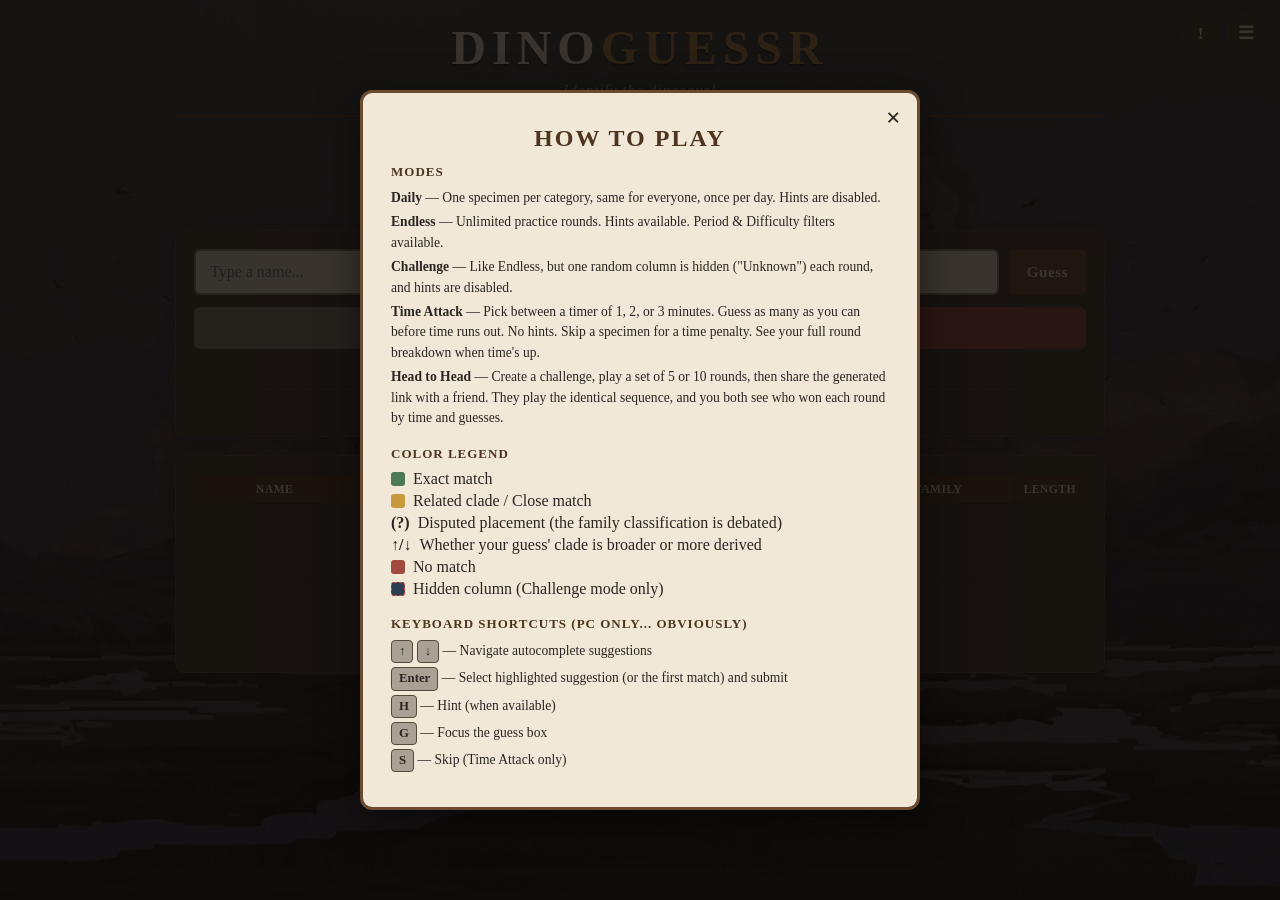
==== index.html @ eaf30f63 "Update index.html" ====
<!DOCTYPE html>
<html lang="en">
<head>
  <meta charset="UTF-8">
  <meta name="viewport" content="width=device-width, initial-scale=1.0, maximum-scale=1.0, user-scalable=yes">
  <title>DINOGUESSR — Guess the Dinosaur</title>
  
  <link rel="stylesheet" href="styles.css">
  <style>
    .bg-layer {
  position: fixed;
  top: 0; left: 0;
  width: 100%;
  height: 100%;
  background-size: cover;
  background-position: center;
  z-index: -1;
  opacity: 0;
  transition: opacity 2.5s ease-in-out;
}
.bg-layer.visible {
  opacity: 0.3;
}

#rulesBtn {
  position: fixed;
  top: 15px;
  right: 105px;
  z-index: 50;
  width: 36px;
  height: 36px;
  border-radius: 50%;
  background: var(--charcoal-light);
  color: var(--bone);
  border: 1px solid #55493a;
  font-size: 1.1rem;
  font-weight: bold;
  cursor: pointer;
  display: none;
  align-items: center;
  justify-content: center;
}
#rulesBtn:hover {
  filter: brightness(1.2);
}

#updatesBtn {
  position: fixed;
  top: 15px;
  right: 60px;
  z-index: 50;
  width: 36px;
  height: 36px;
  border-radius: 50%;
  background: var(--charcoal-light);
  color: var(--bone);
  border: 1px solid #55493a;
  font-size: 1.1rem;
  font-weight: bold;
  cursor: pointer;
  display: flex;
  align-items: center;
  justify-content: center;
}
#updatesBtn:hover {
  filter: brightness(1.2);
}

#dbBtn {
  position: fixed;
  top: 15px;
  right: 15px;
  z-index: 50;
  width: 36px;
  height: 36px;
  border-radius: 50%;
  background: var(--charcoal-light);
  color: var(--bone);
  border: 1px solid #55493a;
  font-size: 1.1rem;
  font-weight: bold;
  cursor: pointer;
  display: flex;
  align-items: center;
  justify-content: center;
}
#dbBtn:hover { filter: brightness(1.2); }

.db-modal { text-align: left; max-width: 720px; width: 92vw; max-height: 85vh; display: flex; flex-direction: column; }
.db-filter-row { display: flex; flex-wrap: wrap; gap: 8px; align-items: center; margin-bottom: 10px; }
.db-filter-row label {
  font-size: 0.7rem;
  text-transform: uppercase;
  letter-spacing: 1px;
  color: var(--stone);
  margin-right: 4px;
  width: 100%;
}
.db-filter-row > div { display: flex; align-items: center; gap: 4px; }
.db-filter-row select {
  background: var(--charcoal-light);
  color: var(--bone);
  border: 1px solid #55493a;
  border-radius: 6px;
  padding: 4px 8px;
  font-size: 0.8rem;
}
.db-filter-row select option {
  background: var(--charcoal-light);
  color: var(--bone);
}
.db-chip-row {
  display: flex;
  gap: 10px;
  flex-wrap: wrap;
}

.db-chip {
  background: var(--charcoal-light);
  color: var(--stone-light);
  border: 1px solid #55493a;
  border-radius: 6px;
  padding: 8px 16px;
  font-family: inherit;
  font-size: 0.85rem;
  font-weight: bold;
  letter-spacing: 0.5px;
  cursor: pointer;
  transition: transform 0.08s ease, filter 0.15s ease;
}

.db-chip:hover {
  filter: brightness(1.15);
}

.db-chip:active {
  transform: translateY(1px);
}

.db-chip.active {
  background: var(--accent-primary);
  color: var(--bone);
  border-color: var(--accent-primary);
}
.db-count { font-size: 0.75rem; color: var(--stone); margin: 4px 0 8px; }
.db-table-wrap { overflow-y: auto; flex: 1; border: 1px solid #55493a; border-radius: 6px; }
.db-table-wrap table { width: 100%; border-collapse: separate; border-spacing: 0; table-layout: fixed; font-size: 0.78rem; color: var(--charcoal); }
.db-table-wrap th, .db-table-wrap td {
  padding: 8px 8px;
  border-bottom: 2px solid rgba(0,0,0,0.15);
  text-align: left;
  white-space: normal;
  word-break: break-word;
  color: var(--charcoal);
  vertical-align: top;
}
.db-table-wrap th {
  position: sticky;
  top: 0;
  z-index: 10;
  background: var(--accent-deep);
  color: var(--bone);
  white-space: nowrap;
  box-shadow: 0 2px 0 var(--accent-deep);
}
.db-table-wrap tr:hover td { background: rgba(0,0,0,0.04); }
.db-table-wrap td.db-length-cell { white-space: nowrap; text-align: right; }

.db-table-wrap th[data-sort] {
  cursor: pointer;
  user-select: none;
}

.db-table-wrap th[data-sort]:hover {
  filter: brightness(1.15);
}

.db-table-wrap th[data-sort]::after {
  content: " ↕";
  opacity: 0.45;
  font-size: 0.7em;
}

.db-table-wrap th[data-sort].sort-asc::after {
  content: " ↑";
  opacity: 1;
}

.db-table-wrap th[data-sort].sort-desc::after {
  content: " ↓";
  opacity: 1;
}

.rules-modal {
  text-align: left;
  max-width: 560px;
  max-height: 80vh;
  overflow-y: auto;
}
.rules-modal h3 {
  font-size: 13px;
  margin: 18px 0 8px;
  text-transform: uppercase;
  letter-spacing: 1px;
  color: var(--accent-deep);
}
.rules-modal h3:first-of-type {
  margin-top: 0;
}
.rules-modal p, .rules-modal li {
  font-size: 0.85rem;
  line-height: 1.5;
  margin: 4px 0;
}
.rules-modal ul {
  padding-left: 18px;
  margin: 4px 0;
}
.rules-legend-row {
  display: flex;
  align-items: center;
  gap: 8px;
  margin: 4px 0;
}
.rules-legend-swatch {
  width: 14px;
  height: 14px;
  border-radius: 3px;
  flex-shrink: 0;
}
.rules-key {
  display: inline-block;
  background: var(--stone-light);
  border: 1px solid #55493a;
  border-radius: 4px;
  padding: 1px 7px;
  font-weight: bold;
  font-size: 0.8rem;
}

  /* Special theme overrides for the ending modal */
.modal.special-yutyrannus {
  background: #e6f2ff !important;
  border-color: #4a90e2 !important;
  color: #1a2b4c !important;
  box-shadow: 0 0 30px rgba(74, 144, 226, 0.6) !important;
}
.modal.special-yutyrannus h2, .modal.special-yutyrannus .dino-name {
  color: #2c4c7e !important;
  text-shadow: 1px 1px 2px rgba(255,255,255,0.8);
}

.modal.special-oxalaia {
  background: #1c2e24 !important;
  border-color: #2ecc71 !important;
  color: #e2f7eb !important;
  box-shadow: 0 0 30px rgba(46, 204, 113, 0.6) !important;
}
.modal.special-oxalaia h2, .modal.special-oxalaia .dino-name {
  color: #2ecc71 !important;
}
.modal.special-oxalaia .modal-close {
  color: #e2f7eb !important;
}

.blind-box {
  background-color: #2c3e50 !important;
  color: #e74c3c !important;
  font-weight: bold;
  border: 1px dashed #e74c3c !important;
  text-align: center;
}

</style>
</head>
<body class="theme-dino">
<div class="bg-layer" id="bgLayerA"></div>
<div class="bg-layer" id="bgLayerB"></div>
<button id="dbBtn" title="Database">☰</button>
<button id="rulesBtn" title="How to Play">?</button>
<button id="updatesBtn" title="What's New">!</button>

<div class="modal-overlay" id="rulesOverlay">
  <div class="modal rules-modal">
    <button class="modal-close" id="rulesCloseBtn">&times;</button>
    <h2 style="text-align:center; margin-bottom:12px;">HOW TO PLAY</h2>

    <h3>Modes</h3>
    <p><strong>Daily</strong> — One specimen per category, same for everyone, once per day. Hints are disabled.</p>
    <p><strong>Endless</strong> — Unlimited practice rounds. Hints available. Period & Difficulty filters available. </p>
    <p><strong>Challenge</strong> — Like Endless, but one random column is hidden ("Unknown") each round, and hints are disabled.</p>
    <p><strong>Time Attack</strong> — Pick between a timer of 1, 2, or 3 minutes. Guess as many as you can before time runs out. No hints. Skip a specimen for a time penalty. See your full round breakdown when time's up.</p>
    <p><strong>Head to Head</strong> — Create a challenge, play a set of 5 or 10 rounds, then share the generated link with a friend. They play the identical sequence, and you both see who won each round by time and guesses.</p>

    <h3>Color Legend</h3>
    <div class="rules-legend-row"><span class="rules-legend-swatch sw-green"></span> Exact match</div>
    <div class="rules-legend-row"><span class="rules-legend-swatch sw-yellow"></span> Related clade / Close match</div>
    <div class="rules-legend-row"><strong>(?)</strong> Disputed placement (the family classification is debated)</div>
    <div class="rules-legend-row"><strong>↑/↓</strong> Whether your guess' clade is broader or more derived</div>
    <div class="rules-legend-row"><span class="rules-legend-swatch sw-red"></span> No match</div>
    <div class="rules-legend-row"><span class="rules-legend-swatch" style="background:#2c3e50; border:1px dashed #e74c3c;"></span> Hidden column (Challenge mode only)</div>

    <h3>Keyboard Shortcuts (PC only... obviously)</h3>
    <p><span class="rules-key">↑</span> <span class="rules-key">↓</span> — Navigate autocomplete suggestions</p>
    <p><span class="rules-key">Enter</span> — Select highlighted suggestion (or the first match) and submit</p>
    <p><span class="rules-key">H</span> — Hint (when available)</p>
    <p><span class="rules-key">G</span> — Focus the guess box</p>
    <p><span class="rules-key">S</span> — Skip (Time Attack only)</p>
  </div>
</div>
<div class="modal-overlay" id="updatesOverlay">
  <div class="modal rules-modal">
    <button class="modal-close" id="updatesCloseBtn">&times;</button>
    <h2 style="text-align:center; margin-bottom:12px;">WHAT'S NEW</h2>
    <div id="updatesList"></div>
  </div>
</div>
<div class="modal-overlay" id="dbOverlay">
  <div class="modal db-modal">
    <button class="modal-close" id="dbCloseBtn">&times;</button>
    <h2 style="text-align:center; margin-bottom:12px;">SPECIMEN DATABASE</h2>

    <div class="mode-selector" style="margin-bottom:12px;">
      <button class="mode-btn active" id="dbCatDino">Dinosaurs</button>
      <button class="mode-btn" id="dbCatPtero">Pterosaurs</button>
      <button class="mode-btn" id="dbCatMarine">Marine Reptiles</button>
    </div>

    <div class="db-filter-row">
      <div>
        <label style="width:auto;">Starts With</label>
        <select id="dbLetterFilter"><option value="all">All</option></select>
      </div>
      <div>
        <label style="width:auto;">Size</label>
        <select id="dbSizeFilter">
          <option value="all">All</option>
          <option value="small">Small (&lt;5m)</option>
          <option value="medium">Medium (5–15m)</option>
          <option value="large">Large (15m+)</option>
        </select>
      </div>
    </div>
    <div class="db-filter-row">
      <label>Period</label>
      <div class="db-chip-row" id="dbPeriodChips"></div>
    </div>
    <div class="db-filter-row">
      <label>Diet</label>
      <div class="db-chip-row" id="dbDietChips"></div>
    </div>

    <div class="db-count" id="dbResultCount"></div>

    <div class="db-table-wrap">
<table>
  <colgroup>
    <col style="width: 20%;">
    <col style="width: 13%;">
    <col style="width: 13%;">
    <col style="width: 15%;">
    <col style="width: 16%;">
    <col style="width: 17%;">
    <col style="width: 6%;">
  </colgroup>
  <thead>
    <tr>
    <th data-sort="name">Name</th>
    <th data-sort="period">Period</th>
    <th id="dbDietHeader" data-sort="diet">Diet</th>
    <th data-sort="continent">Continent</th>
    <th data-sort="group">Clade</th>
    <th data-sort="subgroup">Family</th>
    <th data-sort="length">Length</th>
    </tr>
  </thead>
  <tbody id="dbResultsBody"></tbody>
</table>
    </div>
  </div>
</div>
<div class="wrap">

  <header>
    <h1>DINO<span>GUESSR</span></h1>
    <p id="headerSubtext">Identify the dinosaur!</p>
  </header>

<div class="mode-selector">
    <button class="mode-btn active" id="modeDino">Dinosaurs</button>
    <button class="mode-btn" id="modePtero">Pterosaurs</button>
    <button class="mode-btn" id="modeMarine">Marine Reptiles</button>
  </div>

  <div class="mode-selector" style="margin-top: -2px; margin-bottom: 15px; gap: 8px;">
    <button class="mode-btn active" id="subModeDaily" style="font-size: 0.8rem; padding: 6px 14px; border-radius: 20px;">Daily</button>
    <button class="mode-btn" id="subModeEndless" style="font-size: 0.8rem; padding: 6px 14px; border-radius: 20px;">Endless</button>
    <button class="mode-btn" id="subModeHardcore" style="font-size: 0.8rem; padding: 6px 14px; border-radius: 20px; border: 1px dashed #e74c3c;">Challenge</button>
    <button class="mode-btn" id="subModeTimeAttack" style="font-size: 0.8rem; padding: 6px 14px; border-radius: 20px; border: 1px dashed #4a90e2;">Time Attack</button>
    <button class="mode-btn" id="subModeHeadToHead" style="font-size: 0.8rem; padding: 6px 14px; border-radius: 20px; border: 1px dashed #9b59b6;">Head to Head</button>
  </div>

  <div id="endlessFilterPanel" style="display:none; flex-direction:column; align-items:center; gap:10px; margin-bottom:15px; background: rgba(0,0,0,0.2); border-radius:8px; padding:12px 16px; max-width:340px; margin-left:auto; margin-right:auto;">
  <div style="font-size:0.75rem; text-transform:uppercase; letter-spacing:1px; opacity:0.7;">Period</div>
  <div style="display:flex; gap:14px; flex-wrap:wrap; justify-content:center; font-size:0.85rem;">
    <label style="display:flex; align-items:center; gap:5px; cursor:pointer;"><input type="checkbox" id="filterCretaceous" checked> Cretaceous</label>
    <label style="display:flex; align-items:center; gap:5px; cursor:pointer;"><input type="checkbox" id="filterJurassic" checked> Jurassic</label>
    <label style="display:flex; align-items:center; gap:5px; cursor:pointer;"><input type="checkbox" id="filterTriassic" checked> Triassic</label>
  </div>
  <div style="width:100%; height:1px; background: rgba(255,255,255,0.12);"></div>
  <div style="font-size:0.75rem; text-transform:uppercase; letter-spacing:1px; opacity:0.7;">Difficulty</div>
  <div style="display:flex; gap:14px; flex-wrap:wrap; justify-content:center; font-size:0.85rem;">
    <label style="display:flex; align-items:center; gap:5px; cursor:pointer;"><input type="checkbox" id="filterEasy" checked> Easy</label>
    <label style="display:flex; align-items:center; gap:5px; cursor:pointer;"><input type="checkbox" id="filterMedium" checked> Medium</label>
    <label style="display:flex; align-items:center; gap:5px; cursor:pointer;"><input type="checkbox" id="filterHard" checked> Hard</label>
  </div>
</div>

  <div id="timeAttackDurationPanel" style="display:none; justify-content:center; gap:8px; margin-bottom:15px;">
  <button class="mode-btn" id="taDuration1" style="font-size:0.8rem; padding:6px 14px; border-radius:20px;">1 Min</button>
  <button class="mode-btn" id="taDuration2" style="font-size:0.8rem; padding:6px 14px; border-radius:20px;">2 Min</button>
  <button class="mode-btn" id="taDuration3" style="font-size:0.8rem; padding:6px 14px; border-radius:20px;">3 Min</button>
  </div>

  <div id="h2hRoundPanel" style="display:none; flex-direction:column; align-items:center; gap:10px; margin-bottom:15px;">
  <div id="mpMenu" style="display:flex; gap:8px;">
    <button class="mode-btn" id="mpCreateBtn" style="font-size:0.8rem; padding:6px 14px; border-radius:20px;">Create Lobby</button>
    <button class="mode-btn" id="mpJoinBtn" style="font-size:0.8rem; padding:6px 14px; border-radius:20px;">Join Lobby</button>
  </div>
  <div id="mpCreateChoice" style="display:none; gap:8px;">
    <button class="mode-btn" id="h2hRounds5" style="font-size:0.8rem; padding:6px 14px; border-radius:20px;">5 Rounds</button>
    <button class="mode-btn" id="h2hRounds10" style="font-size:0.8rem; padding:6px 14px; border-radius:20px;">10 Rounds</button>
  </div>
  <div id="mpJoinForm" style="display:none; gap:8px;">
    <input type="text" id="mpJoinCodeInput" placeholder="ROOM CODE" maxlength="5" style="text-transform:uppercase; padding:6px 10px; border-radius:6px; border:1px solid var(--stone); width:110px;">
    <button class="mode-btn" id="mpJoinSubmitBtn" style="font-size:0.8rem; padding:6px 14px; border-radius:20px;">Join</button>
  </div>
  <div id="mpLobbyStatus" style="display:none; text-align:center; font-size:0.85rem;">
    <div>Room code: <strong id="mpRoomCodeDisplay" style="letter-spacing:2px; color:#9b59b6;"></strong></div>
    <div id="mpPlayerList" style="opacity:0.8; margin-top:4px;"></div>
    <button class="mode-btn" id="mpStartBtn" style="display:none; margin-top:8px; font-size:0.8rem; padding:6px 14px; border-radius:20px;">Start Match</button>
    <button class="mode-btn" id="mpLeaveBtn" style="margin-top:6px; font-size:0.8rem; padding:6px 14px; border-radius:20px; opacity:0.6;">Leave Lobby</button>
  </div>
</div>
<div id="mpLiveStatus" style="display:none; text-align:center; font-size:0.8rem; opacity:0.85; margin-bottom:8px;"></div>

  <div id="h2hRoundIndicator" style="display:none; text-align:center; font-weight:bold; color: #9b59b6; margin-bottom:12px;"></div>
  
<div class="panel">
        <div id="timeAttackBar" style="display:none; text-align:center; background: rgba(74,144,226,0.15); border: 1px solid #4a90e2; border-radius: 6px; padding: 8px; margin-bottom: 12px; font-weight:bold;">
      ⏱ <span id="taTimeRemaining">1:00</span> &nbsp;|&nbsp; Score: <span id="taScore">0</span>
        </div>
        <div id="skipFlash" style="display:none; text-align:center; background: rgba(231,76,60,0.15); border: 1px solid #e74c3c; border-radius: 6px; padding: 6px; margin-bottom: 12px; font-size: 0.85rem; font-style: italic;">
  Skipped: <span id="skipFlashName"></span>
</div>
    <div class="guess-row">
      <div class="input-container">
        <input type="text" id="guessInput" placeholder="Type a name..." autocomplete="off">
        <div class="suggestions" id="suggestions"></div>
      </div>
      <button id="guessBtn">Guess</button>
    </div>

    <div class="secondary-actions">
      <button id="hintBtn">Hint</button>
      <button id="giveUpBtn">Give Up</button>
      <button id="skipBtn" style="background: #4a90e2; color: var(--bone); flex: 1 1 140px; display:none;">Skip (-15s)</button>
      <button id="playAgainMain" style="background: var(--green); color: var(--bone); flex: 1 1 140px; display: none;">Play Again</button>
    </div>

    <div id="hintBox"></div>
    <div class="guess-count" id="guessCount">Guesses: 0</div>
    <div id="mpRoundStatus" style="display:none; text-align:center; font-size:0.8rem; opacity:0.8; margin-top:6px;"></div>
    <div id="statsDisplay" style="text-align:center; color: var(--stone-light); font-size: 0.8rem; margin-top: 14px; padding-top: 10px; border-top: 1px dashed rgba(255,255,255,0.1); line-height: 1.4;">
      Win Streak: 0 | Max Streak: 0 | Matches Won: 0/0
    </div>
  </div>

  <div class="panel">
    <div class="table-container">
      <table id="resultsTable">
        <thead>
          <tr>
<th style="width: 18%;">Name</th>
<th style="width: 5%;">1st</th>
<th style="width: 12%;">Period</th>
<th id="dietHeader" style="width: 11%;">Diet</th>
<th style="width: 12%;">Continent</th>
<th style="width: 17%;">Clade</th>
<th style="width: 17%;">Family</th>
<th style="width: 8%;">Length</th>
          </tr>
        </thead>
        <tbody id="resultsBody">
          <tr><td colspan="8" class="empty-state">Make your first guess to get some clues.</td></tr>
        </tbody>
      </table>
  <div id="mobileResultsWrap">
  <div id="mobileColumns" class="mobile-guess-table">
    <div class="mobile-label-col mobile-column">
      <div class="mobile-cell mobile-header">Name</div>
      <div class="mobile-cell mobile-header">1st Letter</div>
      <div class="mobile-cell mobile-header">Period</div>
      <div class="mobile-cell mobile-header" id="mobileDietHeader">Diet</div>
      <div class="mobile-cell mobile-header">Continent</div>
      <div class="mobile-cell mobile-header">Clade</div>
      <div class="mobile-cell mobile-header">Family</div>
      <div class="mobile-cell mobile-header">Length</div>
    </div>
  </div>
</div>
    <div class="legend">
    </div>
    <div class="legend">
      <span><span class="swatch sw-green"></span> Exact match</span>
      <span><span class="swatch sw-yellow"></span> Related Clade/Clade Uncertain</span>
      <span><span class="swatch sw-red"></span> No match</span>
    </div>
  </div>

  <footer>DinoGuessr, made by beamxyz.</footer>
</div>

<div class="modal-overlay" id="modalOverlay">
  <div class="modal">
    <button class="modal-close" id="modalCloseBtn">&times;</button>
    <h2 id="modalTitle">SPECIMEN IDENTIFIED</h2>
    <div class="dino-name" id="modalDinoName"></div>
    <div class="dino-sub" id="modalDinoSub"></div>
    <p class="msg" id="modalMsg"></p>
    <a href="#" target="_blank" rel="noopener" class="wiki-link" id="wikiLink">View on Wikipedia →</a>
    <div id="distributionContainer" style="margin: 15px 0; text-align: left; background: rgba(0,0,0,0.2); padding: 10px; border-radius: 6px;">
      <h3 style="font-size: 13px; margin: 0 0 8px 0; text-transform: uppercase; letter-spacing: 1px; opacity: 0.8;">Guess Distribution</h3>
      <div id="distRows"></div>
    </div>
    <div id="timeAttackBreakdownContainer" style="display:none; margin: 15px 0; text-align: left; background: rgba(0,0,0,0.2); padding: 10px; border-radius: 6px; max-height: 200px; overflow-y: auto;">
  <h3 style="font-size: 13px; margin: 0 0 8px 0; text-transform: uppercase; letter-spacing: 1px; opacity: 0.8;">Round Breakdown</h3>
  <div id="timeAttackBreakdown"></div>
  </div>
    <div id="h2hResultsContainer" style="display:none; margin: 15px 0; text-align: left; background: rgba(0,0,0,0.2); padding: 10px; border-radius: 6px; max-height: 260px; overflow-y: auto;">
      <h3 style="font-size: 13px; margin: 0 0 8px 0; text-transform: uppercase; letter-spacing: 1px; opacity: 0.8; text-align:center;">Head to Head Results</h3>
      <div id="h2hRoundBreakdown"></div>
      <p id="h2hFinalVerdict" style="text-align:center; font-weight:bold; margin-top:10px; font-size:0.95rem;"></p>
    </div>

    <div style="margin-top: 15px;">
      <button id="shareBtn" class="action-btn" style="background: var(--green); color: #000; font-weight: bold; width: 100%; margin-bottom: 8px; display: none;">
        Share Results
      </button>
      <div id="dailyCountdownContainer" style="margin-top: 15px; font-size: 0.9rem; color: #888; display: none;">
      Next Daily Specimen in: <span id="dailyCountdownTimer" style="font-weight: bold; color: var(--accent-color, #2ecc71);">00h 00m 00s</span>
      </div>
      <div id="shareStatus" style="font-size: 11px; color: var(--green); margin-bottom: 10px; display: none;">Results copied to clipboard!</div>
    </div>
    <button id="playAgainBtn">Play Again</button>
  </div>
</div>


  <script src="dinosaurs.js"></script>
  <script src="pterosaurs.js"></script>
  <script src="marinereptiles.js"></script>

<script>
    /* ---------------- BACKGROUND SLIDESHOW ---------------- */
const DINO_BG_IMAGES = Array.from({length: 25}, (_, i) => `images/dinosaur/${i + 1}.jpg`);
const PTERO_BG_IMAGES = Array.from({length: 16}, (_, i) => `images/pterosaur/${i + 1}.jpg`);
const MARINE_BG_IMAGES = Array.from({length: 25}, (_, i) => `images/marine/${i + 1}.jpg`);

let bgImages = DINO_BG_IMAGES;
let bgIndex = 0;
let bgActiveLayer = document.getElementById("bgLayerA");
let bgInactiveLayer = document.getElementById("bgLayerB");
let bgInterval = null;

function shuffleArray(array) {
  for (let i = array.length - 1; i > 0; i--) {
    const j = Math.floor(Math.random() * (i + 1));
    [array[i], array[j]] = [array[j], array[i]];
  }
  return array;
}

function initBackgroundSlideshow(images) {
  clearInterval(bgInterval);
  
  bgImages = shuffleArray([...images]); 
  bgIndex = 0;

  bgActiveLayer.style.backgroundImage = `url("${bgImages[0]}")`;
  bgActiveLayer.classList.add("visible");
  bgInactiveLayer.classList.remove("visible");

  if (bgImages.length > 1) {
    bgInterval = setInterval(cycleBackground, 4500);
  }
}

function cycleBackground() {
  bgIndex = (bgIndex + 1) % bgImages.length;
  bgInactiveLayer.style.backgroundImage = `url("${bgImages[bgIndex]}")`;

  bgInactiveLayer.classList.add("visible");
  bgActiveLayer.classList.remove("visible");

  [bgActiveLayer, bgInactiveLayer] = [bgInactiveLayer, bgActiveLayer];
}
  function preloadImages(urls) {
  urls.forEach(url => {
    const img = new Image();
    img.src = url;
  });
}
</script>
  
<script>
  /* ---------------- GAME STATE ---------------- */
  let currentDb = DINOSAURS;
  let target = null;
  let guessCount = 0;
  let hintIndex = 0;
  let gameOver = false;
  let isDailyMode = true
  let currentGridEmojis = "";

// Set to true to bring Head to Head back
const FEATURE_HEAD_TO_HEAD = false;

  if (!localStorage.getItem("dinoGuessDistribution")) {
    localStorage.setItem("dinoGuessDistribution", JSON.stringify({1: 0, 2: 0, 3: 0, 4: 0, 5: 0, 6: 0, "6+": 0}));
  }
  
  const guessInput = document.getElementById("guessInput");
  const suggestionsBox = document.getElementById("suggestions");
  const guessBtn = document.getElementById("guessBtn");
  const hintBtn = document.getElementById("hintBtn");
  const giveUpBtn = document.getElementById("giveUpBtn");
  const hintBox = document.getElementById("hintBox");
  const resultsBody = document.getElementById("resultsBody");
  const guessCountEl = document.getElementById("guessCount");
  const modalOverlay = document.getElementById("modalOverlay");
  const modalTitle = document.getElementById("modalTitle");
  const modalDinoName = document.getElementById("modalDinoName");
  const modalDinoSub = document.getElementById("modalDinoSub");
  const modalMsg = document.getElementById("modalMsg");
  const wikiLink = document.getElementById("wikiLink");
  const playAgainBtn = document.getElementById("playAgainBtn");
  const modalCloseBtn = document.getElementById("modalCloseBtn");
  const headerSubtext = document.getElementById("headerSubtext");

  const modeDino = document.getElementById("modeDino");
  const modePtero = document.getElementById("modePtero");
  const modeMarine = document.getElementById("modeMarine");

  function resetMobileColumns() {
  const mc = document.getElementById("mobileColumns");
  Array.from(mc.children).forEach(child => {
    if (!child.classList.contains("mobile-label-col")) {
      mc.removeChild(child);
    }
  });
}
  /* ---------------- MODE SWITCHING & GAME LOOPS ---------------- */
  function startGame(){
    if (document.getElementById("subModeHardcore").classList.contains("active")) {
      hiddenColumnIndex = Math.floor(Math.random() * 6) + 1; 
    } else {
      hiddenColumnIndex = -1;
    }

    function showCompletedDaily(modeKey) {
  const saved = getDailyRoundData(modeKey);

  guessCount = 0;
  hintIndex = 0;
  gameOver = true;
  guessInput.value = "";
  guessInput.disabled = true;
  guessBtn.disabled = true;
  hintBtn.disabled = true;
  giveUpBtn.style.display = "none";
  playAgainMain.style.display = "none";
  resultsBody.innerHTML = "";
  resetMobileColumns();
  modalOverlay.classList.remove("show");
  suggestionsBox.style.display = "none";

  if (!saved) {
    resultsBody.innerHTML = '<tr><td colspan="8" class="empty-state">You already completed today\'s Daily Challenge.</td></tr>';
    guessCountEl.textContent = "Guesses: 0";
    return;
  }

  target = currentDb.find(d => d.name === saved.targetName) || target;

  saved.guesses.forEach(name => {
    const guessedDino = currentDb.find(d => d.name === name);
    if (guessedDino) {
      renderRow(guessedDino);
      buildMobileColumn(guessedDino);
    }
  });

  const alreadyRevealed = saved.guesses.some(n => n.toLowerCase() === target.name.toLowerCase());
  if (!alreadyRevealed) {
    renderRow(target);
    buildMobileColumn(target);
  }

  guessCount = saved.guesses.length;
  guessCountEl.textContent = "Guesses: " + guessCount;

  hintBox.style.display = "block";
  hintBox.textContent = "You've already completed today's Daily Challenge.";
}
    
    if (typeof isDailyMode !== 'undefined' && isDailyMode) {
      const dailyIndex = getDailySeedIndex(currentDb.length);
      target = currentDb[dailyIndex];
      
      let modeKey = "dino";
      let categoryName = "Dinosaurs";
      if (currentDb === PTEROSAURS) { modeKey = "ptero"; categoryName = "Pterosaurs"; }
      if (currentDb === MARINEREPTILES) { modeKey = "marine"; categoryName = "Marine Reptiles"; }
      
      const lastPlayedDate = localStorage.getItem(`lastDailyDate_${modeKey}`);
      const todayStr = new Date().toDateString();
      
    if (lastPlayedDate === todayStr) {
      showCompletedDaily(modeKey);
      return;
    }
    } else {
  const pool = (typeof subModeEndless !== 'undefined' && subModeEndless.classList.contains("active"))
  ? getEndlessPool(currentDb)
  : currentDb;
  target = pool[Math.floor(Math.random() * pool.length)];   
 }

    guessCount = 0;
    hintIndex = 0;
    gameOver = false;
    guessInput.value = "";
    guessInput.disabled = false;
    guessBtn.disabled = false;
    hintBtn.disabled = false;
    giveUpBtn.disabled = false;
    giveUpBtn.style.display = "block";
    playAgainMain.style.display = "none";
    hintBtn.textContent = "Hint";
    hintBox.style.display = "none";
    hintBox.textContent = "";
    guessCountEl.textContent = "Guesses: 0";
    resultsBody.innerHTML = '<tr><td colspan="8" class="empty-state">Make your first guess to get some clues.</td></tr>';
    resetMobileColumns();
    modalOverlay.classList.remove("show");
    suggestionsBox.style.display = "none";
  }

  /* ---------------- MODE TABS ---------------- */
  function switchMode(db, activeBtn, subtext, bgImageSet) {
    cancelTimeAttack();
    cancelH2H();
    if(currentDb === db) return;
    currentDb = db;
    [modeDino, modePtero, modeMarine].forEach(btn => btn.classList.remove("active"));
    activeBtn.classList.add("active");
    headerSubtext.textContent = subtext;
    initBackgroundSlideshow(bgImageSet);    
    document.getElementById("dietHeader").textContent = db === MARINEREPTILES ? "Prey Type" : "Diet";
    document.getElementById("mobileDietHeader").textContent = db === MARINEREPTILES ? "Prey Type" : "Diet";   
    if (db === DINOSAURS) document.body.className = "theme-dino";
    else if (db === PTEROSAURS) document.body.className = "theme-ptero";
    else if (db === MARINEREPTILES) document.body.className = "theme-marine"; 
    startGame();
  }
    modeDino.onclick = () => switchMode(DINOSAURS, modeDino, "Identify the dinosaur!", DINO_BG_IMAGES);
    modePtero.onclick = () => switchMode(PTEROSAURS, modePtero, "Identify the pterosaur!", PTERO_BG_IMAGES);
    modeMarine.onclick = () => switchMode(MARINEREPTILES, modeMarine, "Identify the marine reptile!", MARINE_BG_IMAGES);
  
 let hiddenColumnIndex = -1;
let isTimeAttackMode = false;
let timeAttackRemaining = 0;
let timeAttackScore = 0;
let timeAttackInterval = null;
let currentTimeAttackPenalty = 5;
let timeAttackLog = [];

const TIME_ATTACK_SETTINGS = {
  1: { seconds: 60, penalty: 5 },
  2: { seconds: 120, penalty: 10 },
  3: { seconds: 180, penalty: 15 }
};

const subModeTimeAttack = document.getElementById("subModeTimeAttack");
const timeAttackDurationPanel = document.getElementById("timeAttackDurationPanel");
const taDuration1 = document.getElementById("taDuration1");
const taDuration2 = document.getElementById("taDuration2");
const taDuration3 = document.getElementById("taDuration3");
const timeAttackBar = document.getElementById("timeAttackBar");
const taTimeRemaining = document.getElementById("taTimeRemaining");
const taScore = document.getElementById("taScore");
const skipBtn = document.getElementById("skipBtn");

/* ---------------- HEAD TO HEAD (ASYNC, URL-BASED) ---------------- */
let h2hMode = false;
let h2hSeed = null;
let h2hTotalRounds = 5;
let h2hRoundIndex = 0;
let h2hRounds = [];
let h2hMyResults = [];
let h2hRoundStartTime = null;
let h2hOpponentData = null;

const MP_SERVER_URL = 'wss://dinoguessr-mp.up.railway.app';
  
let mpSocket = null;
let mpRoomCode = null;
let mpIsHost = false;
let mpOpponentName = 'Opponent';
let mpMyId = null;
let mpOpponentResults = [];

function mpConnect(onOpen) {
  if (mpSocket && mpSocket.readyState === WebSocket.OPEN) { onOpen(); return; }
  const statusEl = document.getElementById('mpRoundStatus');
  statusEl.textContent = 'Connecting to server...';
  statusEl.style.display = 'block';
  mpSocket = new WebSocket(MP_SERVER_URL);
  mpSocket.onopen = () => {
    statusEl.style.display = 'none';
    onOpen();
  };
  mpSocket.onmessage = (evt) => mpHandleMessage(JSON.parse(evt.data));
  mpSocket.onerror = () => {
    statusEl.textContent = 'Could not connect to server. Try again.';
    statusEl.style.display = 'block';
    mpSocket = null;
  };
  mpSocket.onclose = (evt) => {
    if (evt.code !== 1000) {
      statusEl.textContent = 'Connection lost. Refresh and try again.';
      statusEl.style.display = 'block';
    } else {
      statusEl.style.display = 'none';
    }
    mpSocket = null;
  };
}

function mpSend(obj) {
  if (mpSocket && mpSocket.readyState === WebSocket.OPEN) mpSocket.send(JSON.stringify(obj));
}

function mpHandleMessage(msg) {
  if (msg.type === 'lobby_state') {
    mpRoomCode = msg.code;
    if (msg.yourId) mpMyId = msg.yourId;
    mpIsHost = mpMyId ? msg.hostId === mpMyId : false;
    document.getElementById('mpRoomCodeDisplay').textContent = msg.code;
    document.getElementById('mpPlayerList').textContent = msg.players.map(p => p.name).join(' vs ') || 'Waiting...';
    document.getElementById('mpLobbyStatus').style.display = 'block';
    document.getElementById('mpMenu').style.display = 'none';
    document.getElementById('mpCreateChoice').style.display = 'none';
    document.getElementById('mpJoinForm').style.display = 'none';
    const startBtn = document.getElementById('mpStartBtn');
    startBtn.style.display = (mpIsHost && msg.players.length === 2) ? 'block' : 'none';
  } else if (msg.type === 'game_start') {
    startMultiplayerMatch(msg.seed, msg.category, msg.totalRounds);
  } else if (msg.type === 'opponent_round_complete') {
    mpOpponentName = msg.name;
    mpOpponentResults[msg.roundIndex] = { name: msg.name, time: msg.time, guesses: msg.guesses };
    mpUpdateLiveStatus();
    if (mpOpponentResults.filter(Boolean).length === h2hTotalRounds && h2hMyResults.length === h2hTotalRounds) {
      renderMultiplayerResults();
    }
  } else if (msg.type === 'opponent_left') {
    document.getElementById('mpRoundStatus').textContent = `${msg.name} disconnected.`;
    document.getElementById('mpRoundStatus').style.display = 'block';
  } else if (msg.type === 'error') {
    alert(msg.message);
  }
}

function mpUpdateLiveStatus() {
  const done = mpOpponentResults.filter(Boolean).length;
  const el = document.getElementById('mpRoundStatus');
  el.textContent = `${mpOpponentName}: round ${done} of ${h2hTotalRounds} complete`;
  el.style.display = 'block';
}

const subModeHeadToHead = document.getElementById("subModeHeadToHead");
if (!FEATURE_HEAD_TO_HEAD) subModeHeadToHead.style.display = "none";
const h2hRoundPanel = document.getElementById("h2hRoundPanel");
const h2hRounds5 = document.getElementById("h2hRounds5");
const h2hRounds10 = document.getElementById("h2hRounds10");
const h2hRoundIndicator = document.getElementById("h2hRoundIndicator");

function seededRandom(seed) {
  return function() {
    seed |= 0; seed = (seed + 0x6D2B79F5) | 0;
    let t = Math.imul(seed ^ (seed >>> 15), 1 | seed);
    t = (t + Math.imul(t ^ (t >>> 7), 61 | t)) ^ t;
    return ((t ^ (t >>> 14)) >>> 0) / 4294967296;
  };
}

function generateRoundsFromSeed(seed, count) {
  const rand = seededRandom(seed);
  const rounds = [];
  const usedIndices = new Set();
  while (rounds.length < count && usedIndices.size < currentDb.length) {
    const idx = Math.floor(rand() * currentDb.length);
    if (!usedIndices.has(idx)) {
      usedIndices.add(idx);
      rounds.push(currentDb[idx]);
    }
  }
  return rounds;
}

function encodeH2HData(seed, category, totalRounds, results) {
  const categoryCode = category === "ptero" ? "p" : category === "marine" ? "m" : "d";
  const times = results.map(r => r.time).join(",");
  const guesses = results.map(r => r.guesses).join(",");
  return `${seed}.${categoryCode}.${totalRounds}.${times}.${guesses}`;
}

function decodeH2HData(encoded) {
  try {
    const parts = decodeURIComponent(encoded).split(".");
    const seed = parseInt(parts[0], 10);
    const categoryCode = parts[1];
    const totalRounds = parseInt(parts[2], 10);
    const times = parts[3].split(",").map(Number);
    const guessesArr = parts[4].split(",").map(Number);
    const category = categoryCode === "p" ? "ptero" : categoryCode === "m" ? "marine" : "dino";
    if (isNaN(seed) || isNaN(totalRounds)) return null;
    const results = times.map((t, i) => ({ time: t, guesses: guessesArr[i] }));
    return { seed, category, totalRounds, results };
  } catch (err) {
    console.error("Bad head-to-head link:", err);
    return null;
  }
}

function buildShareLink(seed, category, totalRounds, results) {
  const encoded = encodeURIComponent(encodeH2HData(seed, category, totalRounds, results));
  return `${window.location.origin}${window.location.pathname}?h2h=${encoded}`;
}

function setCategoryForH2H(category) {
  let db, subtext, bgSet, themeClass, activeBtn;
  if (category === "ptero") {
    db = PTEROSAURS; subtext = "Identify the pterosaur!"; bgSet = PTERO_BG_IMAGES; themeClass = "theme-ptero"; activeBtn = modePtero;
  } else if (category === "marine") {
    db = MARINEREPTILES; subtext = "Identify the marine reptile!"; bgSet = MARINE_BG_IMAGES; themeClass = "theme-marine"; activeBtn = modeMarine;
  } else {
    db = DINOSAURS; subtext = "Identify the dinosaur!"; bgSet = DINO_BG_IMAGES; themeClass = "theme-dino"; activeBtn = modeDino;
  }
  currentDb = db;
  [modeDino, modePtero, modeMarine].forEach(btn => btn.classList.remove("active"));
  activeBtn.classList.add("active");
  headerSubtext.textContent = subtext;
  initBackgroundSlideshow(bgSet);
  document.body.className = themeClass;
}

function checkForH2HLink() {
  if (!FEATURE_HEAD_TO_HEAD) return false;
  const params = new URLSearchParams(window.location.search);
  const h2hParam = params.get("h2h");
  if (h2hParam) {
    h2hOpponentData = decodeH2HData(h2hParam);
    if (h2hOpponentData) {
      startH2HAsGuest();
      return true;
    }
  }
  return false; 
}

function startH2HAsGuest() {
  cancelTimeAttack();
  h2hMode = true;
  h2hSeed = h2hOpponentData.seed;
  h2hTotalRounds = h2hOpponentData.totalRounds;
  h2hRoundIndex = 0;
  h2hMyResults = [];
  hiddenColumnIndex = -1;

  setCategoryForH2H(h2hOpponentData.category);

  clearAllSubModeButtons();
  subModeHeadToHead.classList.add("active");

  h2hRounds = generateRoundsFromSeed(h2hSeed, h2hTotalRounds);
  startH2HRound();
}
  
  const subModeEndless = document.getElementById("subModeEndless");
  const subModeDaily = document.getElementById("subModeDaily");
  const subModeHardcore = document.getElementById("subModeHardcore");

  function clearAllSubModeButtons() {
    subModeDaily.classList.remove("active");
    subModeEndless.classList.remove("active");
    subModeHardcore.classList.remove("active");
    subModeTimeAttack.classList.remove("active");
    subModeHeadToHead.classList.remove("active");
  }

  /* ---------------- ENDLESS FILTERS ---------------- */
const endlessFilterPanel = document.getElementById("endlessFilterPanel");

let endlessFilters = {
  periods: { Cretaceous: true, Jurassic: true, Triassic: true },
  difficulties: { Easy: true, Medium: true, Hard: true }
};

const endlessFilterCheckboxes = {
  Cretaceous: document.getElementById("filterCretaceous"),
  Jurassic: document.getElementById("filterJurassic"),
  Triassic: document.getElementById("filterTriassic"),
  Easy: document.getElementById("filterEasy"),
  Medium: document.getElementById("filterMedium"),
  Hard: document.getElementById("filterHard")
};

function hideEndlessFilterPanel() {
  endlessFilterPanel.style.display = "none";
}

function readEndlessFiltersFromCheckboxes() {
  endlessFilters.periods.Cretaceous = endlessFilterCheckboxes.Cretaceous.checked;
  endlessFilters.periods.Jurassic = endlessFilterCheckboxes.Jurassic.checked;
  endlessFilters.periods.Triassic = endlessFilterCheckboxes.Triassic.checked;
  endlessFilters.difficulties.Easy = endlessFilterCheckboxes.Easy.checked;
  endlessFilters.difficulties.Medium = endlessFilterCheckboxes.Medium.checked;
  endlessFilters.difficulties.Hard = endlessFilterCheckboxes.Hard.checked;
}

function passesEndlessFilters(d) {
  if (d.period && endlessFilters.periods.hasOwnProperty(d.period)) {
    if (!endlessFilters.periods[d.period]) return false;
  }
  if (d.difficulty && endlessFilters.difficulties.hasOwnProperty(d.difficulty)) {
    if (!endlessFilters.difficulties[d.difficulty]) return false;
  }
  return true;
}

function getEndlessPool(db) {
  const pool = db.filter(passesEndlessFilters);
  return pool.length > 0 ? pool : db;
}

const periodCheckboxGroup = [endlessFilterCheckboxes.Cretaceous, endlessFilterCheckboxes.Jurassic, endlessFilterCheckboxes.Triassic];
const difficultyCheckboxGroup = [endlessFilterCheckboxes.Easy, endlessFilterCheckboxes.Medium, endlessFilterCheckboxes.Hard];

[...periodCheckboxGroup, ...difficultyCheckboxGroup].forEach(cb => {
  cb.addEventListener("change", () => {
    const group = periodCheckboxGroup.includes(cb) ? periodCheckboxGroup : difficultyCheckboxGroup;
    if (group.every(box => !box.checked)) {
      cb.checked = true;
      return;
    }
    readEndlessFiltersFromCheckboxes();
    if (subModeEndless.classList.contains("active")) {
      startGame();
    }
  });
});

  subModeEndless.onclick = () => {
  cancelTimeAttack();
  cancelH2H();
if (subModeEndless.classList.contains("active")) {
  endlessFilterPanel.style.display = endlessFilterPanel.style.display === "flex" ? "none" : "flex";
  return;
} 
hiddenColumnIndex = -1;
  isDailyMode = false;
  clearAllSubModeButtons();
  subModeEndless.classList.add("active");
  endlessFilterPanel.style.display = "flex";
  startGame();
};

subModeDaily.onclick = () => {
  hideEndlessFilterPanel();
  cancelTimeAttack();
  cancelH2H();
  if (subModeDaily.classList.contains("active")) return;
  hiddenColumnIndex = -1;
  isDailyMode = true;
  clearAllSubModeButtons();
  subModeDaily.classList.add("active");
  startGame();
};

subModeHardcore.onclick = () => {
  hideEndlessFilterPanel();
  cancelTimeAttack();
  cancelH2H();
  if (subModeHardcore.classList.contains("active")) return;
  isDailyMode = false;
  clearAllSubModeButtons();
  subModeHardcore.classList.add("active");
  hiddenColumnIndex = Math.floor(Math.random() * 6) + 1;
  startGame();
};

subModeTimeAttack.onclick = () => {
hideEndlessFilterPanel();
cancelH2H();
timeAttackDurationPanel.style.display =
timeAttackDurationPanel.style.display === "flex" ? "none" : "flex";
};

taDuration1.onclick = () => startTimeAttack(1);
taDuration2.onclick = () => startTimeAttack(2);
taDuration3.onclick = () => startTimeAttack(3);

function startTimeAttack(durationKey) {
  cancelTimeAttack();
  cancelH2H();
  timeAttackDurationPanel.style.display = "none";

  subModeDaily.classList.remove("active");
  subModeEndless.classList.remove("active");
  subModeHardcore.classList.remove("active");
  subModeHeadToHead.classList.remove("active");
  subModeTimeAttack.classList.add("active");

  isDailyMode = false;
  isTimeAttackMode = true;
  hiddenColumnIndex = -1;

  const settings = TIME_ATTACK_SETTINGS[durationKey];
  timeAttackRemaining = settings.seconds;
  currentTimeAttackPenalty = settings.penalty;
  timeAttackScore = 0;
  timeAttackLog = []; 
  skipBtn.textContent = `Skip (-${settings.penalty}s)`;

  timeAttackBar.style.display = "block";
  giveUpBtn.style.display = "none";
  skipBtn.style.display = "block";
  hintBtn.disabled = true;

  guessCount = 0;
  gameOver = false;
  guessInput.value = "";
  guessInput.disabled = false;
  guessBtn.disabled = false;
  hintBox.style.display = "none";
  guessCountEl.textContent = "Guesses: 0";
  resultsBody.innerHTML = '<tr><td colspan="8" class="empty-state">Make your first guess to get some clues.</td></tr>';
  resetMobileColumns();
  modalOverlay.classList.remove("show");
  suggestionsBox.style.display = "none";

  updateTimeAttackDisplay();
  pickNewTimeAttackTarget();

  clearInterval(timeAttackInterval);
  timeAttackInterval = setInterval(tickTimeAttack, 1000);
}

function pickNewTimeAttackTarget() {
  target = currentDb[Math.floor(Math.random() * currentDb.length)];
}

function updateTimeAttackDisplay() {
  const mins = Math.floor(timeAttackRemaining / 60);
  const secs = timeAttackRemaining % 60;
  taTimeRemaining.textContent = `${mins}:${secs.toString().padStart(2, "0")}`;
  taScore.textContent = timeAttackScore;
}

function tickTimeAttack() {
  timeAttackRemaining--;
  if (timeAttackRemaining <= 0) {
    timeAttackRemaining = 0;
    updateTimeAttackDisplay();
    endTimeAttack();
    return;
  }
  updateTimeAttackDisplay();
}

function endTimeAttack() {
  clearInterval(timeAttackInterval);
  clearTimeout(skipFlashTimeout);
  skipFlash.style.display = "none";
  isTimeAttackMode = false;
  gameOver = true;
  guessInput.disabled = true;
  guessBtn.disabled = true;
  skipBtn.style.display = "none";
  giveUpBtn.style.display = "block";
  hintBtn.disabled = false;
  timeAttackBar.style.display = "none";

  const modalElement = document.querySelector(".modal");
  modalElement.classList.remove("special-yutyrannus", "special-oxalaia");
  modalTitle.textContent = "TIME'S UP!";
  modalTitle.style.color = "var(--accent-primary)";
  modalDinoName.textContent = `Score: ${timeAttackScore}`;
  modalDinoSub.textContent = "";
  modalMsg.textContent = `You identified ${timeAttackScore} specimen${timeAttackScore === 1 ? "" : "s"} before time ran out!`;

  document.getElementById("distributionContainer").style.display = "none";
  document.getElementById("shareBtn").style.display = "none";
  document.getElementById("dailyCountdownContainer").style.display = "none";
  wikiLink.style.display = "none";

  const breakdownContainer = document.getElementById("timeAttackBreakdown");
  breakdownContainer.innerHTML = "";

  const fullLog = [...timeAttackLog];
  if (target) {
    fullLog.push({ name: target.name, result: "current" });
  }

  fullLog.forEach(entry => {
    const row = document.createElement("div");
    row.style.display = "flex";
    row.style.justifyContent = "space-between";
    row.style.padding = "4px 8px";
    row.style.fontSize = "0.85rem";
    row.style.borderBottom = "1px solid rgba(255,255,255,0.05)";

    const nameSpan = document.createElement("span");
    nameSpan.textContent = entry.name;

    const tagSpan = document.createElement("span");
    tagSpan.style.fontWeight = "bold";
    tagSpan.style.fontSize = "0.75rem";
    tagSpan.style.textTransform = "uppercase";

    if (entry.result === "correct") {
      tagSpan.textContent = "✓ Correct";
      tagSpan.style.color = "var(--green)";
    } else if (entry.result === "skipped") {
      tagSpan.textContent = "Skipped";
      tagSpan.style.color = "var(--red)";
    } else {
      tagSpan.textContent = "In Progress";
      tagSpan.style.color = "var(--stone-light)";
    }

    row.appendChild(nameSpan);
    row.appendChild(tagSpan);
    breakdownContainer.appendChild(row);
  });

  document.getElementById("timeAttackBreakdownContainer").style.display = "block";
  modalOverlay.classList.add("show");
}

function cancelTimeAttack() {
  if (!isTimeAttackMode) return;
  clearInterval(timeAttackInterval);
  clearTimeout(skipFlashTimeout);
  skipFlash.style.display = "none";
  isTimeAttackMode = false;
  timeAttackBar.style.display = "none";
  skipBtn.style.display = "none";
  giveUpBtn.style.display = "block";
  hintBtn.disabled = false;
  subModeTimeAttack.classList.remove("active");
}

function cancelH2H() {
  h2hMode = false;
  h2hRoundIndicator.style.display = "none";
  h2hRoundPanel.style.display = "none";
  subModeHeadToHead.classList.remove("active");
}

let skipFlashTimeout = null;
const skipFlash = document.getElementById("skipFlash");
const skipFlashName = document.getElementById("skipFlashName");

function showSkipFlash(name) {
  skipFlashName.textContent = name;
  skipFlash.style.display = "block";
  clearTimeout(skipFlashTimeout);
  skipFlashTimeout = setTimeout(() => {
    skipFlash.style.display = "none";
  }, 2000);
}

skipBtn.onclick = () => {
  if (!isTimeAttackMode || gameOver) return;
  timeAttackLog.push({ name: target.name, result: "skipped" });
  showSkipFlash(target.name);
  timeAttackRemaining = Math.max(0, timeAttackRemaining - currentTimeAttackPenalty);
  updateTimeAttackDisplay();
  guessInput.value = "";
  guessCount = 0;
  guessCountEl.textContent = "Guesses: 0";
  resultsBody.innerHTML = '<tr><td colspan="8" class="empty-state">Make your first guess to get some clues.</td></tr>';
  resetMobileColumns();
  pickNewTimeAttackTarget();
  if (timeAttackRemaining <= 0) {
    endTimeAttack();
  }
};

/* ---------------- HEAD TO HEAD HANDLERS ---------------- */
subModeHeadToHead.onclick = () => {
  if (!FEATURE_HEAD_TO_HEAD) return;
  hideEndlessFilterPanel();
  cancelTimeAttack();
  h2hRoundPanel.style.display = h2hRoundPanel.style.display === 'flex' ? 'none' : 'flex';
};

document.getElementById('mpCreateBtn').onclick = () => {
  document.getElementById('mpMenu').style.display = 'none';
  document.getElementById('mpCreateChoice').style.display = 'flex';
};
document.getElementById('mpJoinBtn').onclick = () => {
  document.getElementById('mpMenu').style.display = 'none';
  document.getElementById('mpJoinForm').style.display = 'flex';
};
document.getElementById('h2hRounds5').onclick = () => mpCreateLobby(5);
document.getElementById('h2hRounds10').onclick = () => mpCreateLobby(10);
document.getElementById('mpJoinSubmitBtn').onclick = () => {
  const code = document.getElementById('mpJoinCodeInput').value.trim().toUpperCase();
  if (!code) return;
  const name = prompt('Your name?', 'Player') || 'Player';
  mpConnect(() => mpSend({ type: 'join_lobby', code, name }));
};
document.getElementById('mpStartBtn').onclick = () => {
  h2hSeed = Math.floor(Math.random() * 1000000);
  const category = currentDb === DINOSAURS ? 'dino' : currentDb === PTEROSAURS ? 'ptero' : 'marine';
  mpSend({ type: 'start_game', seed: h2hSeed, category, totalRounds: h2hTotalRounds });
};

document.getElementById('mpLeaveBtn').onclick = () => {
  mpSend({ type: 'leave_lobby' });
  mpSocket?.close();
  mpSocket = null;
  mpMyId = null;
  document.getElementById('mpLobbyStatus').style.display = 'none';
  document.getElementById('mpMenu').style.display = 'flex';
};

function mpCreateLobby(totalRounds) {
  h2hTotalRounds = totalRounds;
  const name = prompt('Your name?', 'Player') || 'Player';
  document.getElementById('mpCreateChoice').style.display = 'none';
  const statusEl = document.getElementById('mpRoundStatus');
  statusEl.textContent = 'Connecting...';
  statusEl.style.display = 'block';
  mpConnect(() => mpSend({ type: 'create_lobby', name }));
}

function startMultiplayerMatch(seed, category, totalRounds) {
  document.getElementById('h2hRoundPanel').style.display = 'none';
  cancelTimeAttack();
  h2hMode = true;
  h2hSeed = seed;
  h2hTotalRounds = totalRounds;
  h2hRoundIndex = 0;
  h2hMyResults = [];
  mpOpponentResults = [];
  hiddenColumnIndex = -1;
  setCategoryForH2H(category);
  clearAllSubModeButtons();
  subModeHeadToHead.classList.add('active');
  h2hRounds = generateRoundsFromSeed(seed, totalRounds);
  startH2HRound();
}

function startH2HAsHost(totalRounds) {
  h2hRoundPanel.style.display = "none";
  cancelTimeAttack();
  h2hMode = true;
  h2hSeed = Math.floor(Math.random() * 1000000);
  h2hTotalRounds = totalRounds;
  h2hRoundIndex = 0;
  h2hMyResults = [];
  h2hOpponentData = null; 
  hiddenColumnIndex = -1;

  subModeDaily.classList.remove("active");
  subModeEndless.classList.remove("active");
  subModeHardcore.classList.remove("active");
  subModeTimeAttack.classList.remove("active");
  subModeHeadToHead.classList.add("active");

  h2hRounds = generateRoundsFromSeed(h2hSeed, h2hTotalRounds);
  startH2HRound();
}

function startH2HRound() {
  if (h2hRoundIndex >= h2hRounds.length) {
    finishH2HMatch();
    return;
  }

  target = h2hRounds[h2hRoundIndex];
  h2hRoundStartTime = Date.now();

  guessCount = 0;
  gameOver = false;
  guessInput.value = "";
  guessInput.disabled = false;
  guessBtn.disabled = false;
  hintBtn.disabled = true;
  giveUpBtn.style.display = "none";
  skipBtn.style.display = "none";
  hintBox.style.display = "none";
  guessCountEl.textContent = "Guesses: 0";
  resultsBody.innerHTML = '<tr><td colspan="8" class="empty-state">Make your first guess to get some clues.</td></tr>';
  resetMobileColumns();
  modalOverlay.classList.remove("show");

  h2hRoundIndicator.style.display = "block";
  h2hRoundIndicator.textContent = `Head to Head — Round ${h2hRoundIndex + 1} of ${h2hRounds.length}`;
}

function finishH2HMatch() {
  h2hRoundIndicator.style.display = 'none';
  guessInput.disabled = true;
  guessBtn.disabled = true;
  document.querySelector('.modal').classList.remove('special-yutyrannus', 'special-oxalaia');
  document.getElementById('distributionContainer').style.display = 'none';
  document.getElementById('shareBtn').style.display = 'none';
  document.getElementById('dailyCountdownContainer').style.display = 'none';
  wikiLink.style.display = 'none';
  renderMultiplayerResults();
}

function renderMultiplayerResults() {
  const breakdown = document.getElementById('h2hRoundBreakdown');
  const verdict = document.getElementById('h2hFinalVerdict');
  breakdown.innerHTML = '';
  modalTitle.style.color = 'var(--accent-primary)';
  modalDinoName.textContent = '';
  modalDinoSub.textContent = '';
  modalMsg.textContent = '';

  const oppDone = mpOpponentResults.filter(Boolean).length;
  if (oppDone < h2hTotalRounds) {
    modalTitle.textContent = 'WAITING ON YOUR OPPONENT...';
    verdict.textContent = `${mpOpponentName} has finished ${oppDone} of ${h2hTotalRounds} rounds`;
  } else {
    modalTitle.textContent = 'MATCH COMPLETE!';
    let myPoints = 0, oppPoints = 0;
    h2hMyResults.forEach((mine, i) => {
      const theirs = mpOpponentResults[i];
      let roundWinner = 'Tie';
      if (mine.time < theirs.time) { roundWinner = 'You'; myPoints++; }
      else if (theirs.time < mine.time) { roundWinner = mpOpponentName; oppPoints++; }
      const row = document.createElement('div');
      row.style.cssText = 'display:flex; justify-content:space-between; padding:4px 6px; font-size:0.8rem; border-bottom:1px solid rgba(255,255,255,0.05);';
      row.innerHTML = `<span>${mine.name}</span><span>You: ${mine.time}s/${mine.guesses}g</span><span>${mpOpponentName}: ${theirs.time}s/${theirs.guesses}g</span><span style="font-weight:bold; color:${roundWinner === 'You' ? 'var(--green)' : roundWinner === 'Tie' ? 'var(--stone-light)' : 'var(--red)'};">${roundWinner === 'Tie' ? 'Tie' : roundWinner + ' +1'}</span>`;
      breakdown.appendChild(row);
    });
    const overallWinner = myPoints > oppPoints ? 'You win!' : oppPoints > myPoints ? `${mpOpponentName} wins!` : "It's a tie!";
    verdict.textContent = `${overallWinner} (${myPoints} - ${oppPoints})`;
  }
  document.getElementById('h2hResultsContainer').style.display = 'block';
  modalOverlay.classList.add('show');
}
  
  /* ---------------- AUTOCOMPLETE ---------------- */
  let selectedSuggestionIndex = -1;
  let currentSuggestions = [];
guessInput.addEventListener("input", () => {
    const val = guessInput.value.trim().toLowerCase();
    suggestionsBox.innerHTML = "";
    selectedSuggestionIndex = -1;
    currentSuggestions = [];

    if(!val || gameOver){
      suggestionsBox.style.display = "none";
      return;
    }
    
    const matches = currentDb.filter(d => d.name.toLowerCase().startsWith(val)).slice(0, 8);
    currentSuggestions = matches;
    
    if(matches.length === 0){
      suggestionsBox.style.display = "none";
      return;
    }
    matches.forEach((d, i) => {
      const div = document.createElement("div");
      div.textContent = d.name;
      div.dataset.index = i;
      div.addEventListener("click", () => {
        guessInput.value = d.name;
        suggestionsBox.style.display = "none";
        selectedSuggestionIndex = -1;
        guessInput.focus();
      });
      suggestionsBox.appendChild(div);
    });
    suggestionsBox.style.display = (hiddenColumnIndex !== -1) ? "none" : "block";
  });

  document.addEventListener("click", (e) => {
    if(!e.target.closest(".input-container")){
      suggestionsBox.style.display = "none";
    }
  });

  guessInput.addEventListener("keydown", (e) => {
    const suggestionsVisible = suggestionsBox.style.display === "block";

    if (e.key === "ArrowDown" && suggestionsVisible) {
      e.preventDefault();
      selectedSuggestionIndex = Math.min(selectedSuggestionIndex + 1, currentSuggestions.length - 1);
      highlightSuggestion();
      return;
    }

    if (e.key === "ArrowUp" && suggestionsVisible) {
      e.preventDefault();
      selectedSuggestionIndex = Math.max(selectedSuggestionIndex - 1, 0);
      highlightSuggestion();
      return;
    }

if (e.key === "Enter") {
  e.preventDefault();

  if (currentSuggestions.length > 0) {
    const chosenIndex = selectedSuggestionIndex >= 0 ? selectedSuggestionIndex : 0;
    guessInput.value = currentSuggestions[chosenIndex].name;
  }

  suggestionsBox.style.display = "none";
  selectedSuggestionIndex = -1;
  guessBtn.click();
}
  });

  function highlightSuggestion() {
    const items = suggestionsBox.querySelectorAll("div");
    items.forEach((item, i) => {
      if (i === selectedSuggestionIndex) {
        item.classList.add("active");
        item.scrollIntoView({ block: "nearest" });
      } else {
        item.classList.remove("active");
      }
    });
  }

  guessBtn.addEventListener("click", submitGuess);

  /* ---------------- KEYBOARD SHORTCUTS ---------------- */
  document.addEventListener("keydown", (e) => {
    if (document.activeElement === guessInput) return;

    if (e.ctrlKey || e.metaKey || e.altKey) return;

    const key = e.key.toLowerCase();

    if (key === "h") {
      e.preventDefault();
      hintBtn.click();
    } else if (key === "g") {
      e.preventDefault();
      guessInput.focus();
    } else if (key === "s") {
      e.preventDefault();
      if (skipBtn.style.display !== "none") {
        skipBtn.click();
      }
    }
  });

  /* ---------------- GUESS SUBMISSION ---------------- */
  function submitGuess(){
    if(gameOver) return;
    const raw = guessInput.value.trim();
    if(!raw) return;

    const guessed = currentDb.find(d => d.name.toLowerCase() === raw.toLowerCase());
    if(!guessed){
      flashInputError();
      return;
    }

    guessCount++;
    guessCountEl.textContent = "Guesses: " + guessCount;
    renderRow(guessed);
    buildMobileColumn(guessed);
    guessInput.value = "";

      if(guessed.name.toLowerCase() === target.name.toLowerCase()){
      if (isTimeAttackMode) {
        timeAttackScore++;
        timeAttackLog.push({ name: target.name, result: "correct" });
        updateTimeAttackDisplay();
        guessInput.value = "";
        guessCount = 0;
        guessCountEl.textContent = "Guesses: 0";
        resultsBody.innerHTML = '<tr><td colspan="8" class="empty-state">Make your first guess to get some clues.</td></tr>';
        resetMobileColumns();
        pickNewTimeAttackTarget();
      } else if (h2hMode) {
  const timeTaken = Math.round((Date.now() - h2hRoundStartTime) / 1000);
  h2hMyResults.push({ name: target.name, time: timeTaken, guesses: guessCount });
  mpSend({ type: 'round_complete', roundIndex: h2hRoundIndex, name: 'You', guesses: guessCount, time: timeTaken });
  h2hRoundIndex++;
  startH2HRound();
  } else {
        endGame(true);
      }
    }
  }

  function flashInputError(){
    guessInput.style.borderColor = "var(--red)";
    guessInput.placeholder = "Specimen not found — check spelling";
    setTimeout(() => {
      guessInput.style.borderColor = "var(--stone)";
      guessInput.placeholder = "Type a name...";
    }, 1200);
  }

  /* ---------------- ROW RENDERING & COMPARISON ---------------- */
    const DISPUTED_TARGETS = {
    "cryolophosaurus": { agreed: "Averostriformes", disputed: [
      { name: "Tetanurae", direction: "up" }
    ]},
    "dakotaraptor": { agreed: "Unenlagiinae", disputed: [
      { name: "Dromaeosauridae", direction: "up" }
    ]}, 
    "dakotaraptor": { agreed: "incertae sedis", disputed: [
      { name: "Yandusaurus", direction: "up" }
    ]},           
    "deinonychus": { agreed: "Eudromaeosauria", disputed: [
      { name: "Saurornitholestinae", direction: "up" },
      { name: "Dromaeosaurinae", direction: "up" },
      { name: "Velociraptorinae", direction: "up" }
    ]},      
    "atrociraptor": { agreed: "Saurornitholestinae", disputed: [
      { name: "Eudromaeosauria", direction: "up" },
    ]},  
    "yuxisaurus": { agreed: "incertae sedis", disputed: [
      { name: "Ankylosauridae", direction: "up" },
    ]},     
    "pyroraptor": { agreed: "incertae sedis", disputed: [
      { name: "Eudromaeosauria", direction: "up" },
      { name: "Dromaeosaurinae", direction: "up" },
      { name: "Velociraptorinae", direction: "up" }
    ]},      
    "raptorex": { agreed: "Eutyrannosauria", disputed: [
      { name: "Tyrannosauridae", direction: "up" }
    ]},    
    "yutyrannus": { agreed: "Proceratosauridae", disputed: [
      { name: "Pantyrannosauria", direction: "up" }
    ]},       
    "imperobator": { agreed: "incertae sedis", disputed: [
      { name: "Unenlagiinae", direction: "up" }
    ]},   
    "muttaburrasaurus": { agreed: "incertae sedis", disputed: [
      { name: "Iguanodontidae", direction: "up" }
    ]},                   
    "monolophosaurus": { agreed: "Tetanurae", disputed: [
      { name: "Megalosauridae", direction: "up" },
      { name: "Spinosauridae", direction: "up" },
      { name: "Allosauridae", direction: "up" }
    ]},
    "fukuiraptor": { agreed: "Megaraptora", disputed: [
      { name: "Neovenatoridae", direction: "up" },
      { name: "Tyrannosauroidae", direction: "up" }
    ]},
    "megaraptor": { agreed: "Megaraptora", disputed: [
      { name: "Neovenatoridae", direction: "up" },
      { name: "Tyrannosauroidae", direction: "up" }
    ]},
    "maip": { agreed: "Megaraptora", disputed: [
      { name: "Neovenatoridae", direction: "up" },
      { name: "Tyrannosauroidae", direction: "up" }
    ]},
    "australovenator": { agreed: "Megaraptora", disputed: [
      { name: "Neovenatoridae", direction: "up" },
      { name: "Tyrannosauroidae", direction: "up" }
    ]},
    "fukuivenator": { agreed: "Maniraptora", disputed: [
      { name: "Dromaeosauridae", direction: "up" },
      { name: "Therizinosauridae", direction: "up" }
    ]},
    "neovenator": { agreed: "Carcharodontosauria", disputed: [
      { name: "Carcharodontosauridae", direction: "up" },
      { name: "Allosauridae", direction: "up" }
    ]},
    "iberospinus": { agreed: "N/A", disputed: [
      { name: "Baryonychinae", direction: "up" },
      { name: "Spinosaurinae", direction: "up" }
    ]}
  };

  const RELATED_PAIRS = [
    ["Neovenatoridae", "Carcharodontosauridae", "up"],
    ["Carcharodontosauridae", "Carcharodontosauria", "up"],
    ["Neovenatoridae", "Allosauridae", "up"],
    ["Iguanodontidae", "Muttaburrasaurinae", "down"],
    ["Iguanodontidae", "Styracosterna", "up"],
    ["Iguanodontidae", "Dryosauridae", "down"],
    ["Iguanodontidae", "Iguanodontia", "down"],
    ["Paraves", "Dromaeosauridae", "down"],
    ["Tyrannosauroidae", "Proceratosauridae", "down"],
    ["Ceratopsidae", "Neoceratopsia", "up"],
    ["Tyrannosauroid", "Tyrannosaurid", "down"],
    ["Titanosauriform", "Titanosaur", "down"],
    ["Ornithomimosauria", "Ornithomimidae", "down"],
    ["Ceratopsidae", "Psittacosauridae", "down"],
    ["Pachycephalosauria", "Pachycephalosauridae", "down"],
    ["Sauropodomorph", "Sauropod", "down"],
    ["Sauropodomorph", "Eusauropoda", "down"],
    ["Diplodocoidea", "Dicraeosauridae", "down"],
    ["Diplodocoidea", "Rebbachisauridae", "down"],
    ["Eusauropoda", "Sauropoda", "up"],
    ["Titanosauriformes", "Brachiosauridae", "down"],
    ["Titanosauriformes", "Titanosauria", "down"],        
    ["Camarasauridae", "Brachiosauridae", "down"],
    ["Camarasauridae", "Titanosauria", "down"],      
    ["Spinosaurinae", "Spinosaurini", "down"],
    ["Baryonychinae", "Ceratosuchopsini", "down"],
    ["Carcharodontosaurinae", "Giganotosaurini", "down"],
    ["Neotheropoda", "Ceratosauria", "down"],
    ["Neotheropoda", "Abelisauridae", "down"],
    ["Neotheropoda", "Noasauridae", "down"],
    ["Neotheropoda", "Tetanurae", "down"],
    ["Maniraptora", "Scansoriopterygidae", "down"],
    ["Paraves", "Scansoriopterygidae", "down"],
    ["Maniraptora", "Dromaeosauridae", "down"],
    ["Maniraptora", "Paraves", "down"],
    ["Maniraptora", "Oviraptoridae", "down"],
    ["Tyrannosauridae", "Tyrannosauroidae", "up"],
    ["Tyrannosaurini", "Tyrannosauridae", "up"],
    ["Abelisauridae", "Ceratosauria", "up"],
    ["Oviraptosauria", "Maniraptora", "up"],
    ["Maniraptoriform", "Maniraptora", "down"],    
    ["Dromaeosaurinae", "Eudromaeosauria", "up"],    
    ["Saurornitholestinae", "Eudromaeosauria", "up"],    
    ["Velociraptorinae", "Eudromaeosauria", "up"],    
    ["Unenlagiinae", "Eudromaeosauria", "down"],    
    ["Velociraptorinae", "Eudromaeosauria", "up"],    
    ["Microraptoria", "Eudromaeosauria", "up"],    
    ["Theropod", "Saurischia", "up"],    
    ["Megalosauridae", "Carnosauria", "up"],    
    ["Metriacanthosauridae", "Carnosauria", "up"],    
    ["Metriacanthosaurinae", "Metriacanthosauridae", "up"],    
    ["Maniraptoriform", "Ornithomimosauria", "up"],    
    ["Macrocheiriformes", "Ornithomimidae", "down"],
    ["Macrocheiriformes", "Deinocheiridae", "down"],    
    ["Maniraptoriform", "Maniraptora", "up"],    
    ["Paraves", "Troodontidae", "down"],    
    ["Averostra", "Ceratosauria", "down"],    
    ["Averostra", "Averostriformes", "up"],    
    ["Ornithopoda", "Hadrosauridae", "down"],      
    ["Ornithopoda", "Hadrosauromorpha", "down"],        
    ["Hadrosauromorpha", "Hadrosauridae", "down"],     
    ["Hadrosauromorpha", "Styracosterna", "up"],        
    ["Styracosterna", "Hadrosauridae", "down"],        
    ["Stegosauria", "Thyreophora", "up"],        
    ["Ankylosauria", "Thyreophora", "up"],  
    ["Ankylosauridae", "Parankylosauria", "up"],  
    ["Nodosauridae", "Parankylosauria", "up"],  
    ["Chasmosaurinae", "Neoceratopsia", "up"],  
    ["Chasmosaurinae", "Ceratopsia", "up"],  
    ["Chasmosaurinae", "Protoceratopsidae", "up"],  
    ["Centrosaurinae", "Neoceratopsia", "up"],  
    ["Centrosaurinae", "Ceratopsia", "up"],  
    ["Centrosaurinae", "Protoceratopsidae", "up"],      
    ["Pachycephalosaurinae", "Pachycephalosauridae", "up"],  
    ["Pachycephalosauridae", "Pachycephalosauria", "up"],  
    ["Pachycephalosaurinae", "Pachycephalosauria", "up"],  
    ["Ornithopoda", "Neornithischia", "up"],  
    ["Marginocephalia", "Neornithischia", "up"],  
    ];
  
function isDisputedMatch(targetName, guessedValue) {
  const genus = targetName.toLowerCase().split(" ")[0];
  const entry = DISPUTED_TARGETS[genus];
  if (!entry) return null;
  return entry.disputed.find(d => d.name.toLowerCase() === guessedValue.toLowerCase()) || null;
}

function isRelatedPair(sub1, sub2) {
    const found = RELATED_PAIRS.find(pair =>
      (pair[0].toLowerCase() === sub1.toLowerCase() && pair[1].toLowerCase() === sub2.toLowerCase()) ||
      (pair[1].toLowerCase() === sub1.toLowerCase() && pair[0].toLowerCase() === sub2.toLowerCase())
    );
    if (!found) return null;

    const isFirstMatch = found[0].toLowerCase() === sub1.toLowerCase();
    const assignedDirection = found[2];
    const finalDirection = isFirstMatch ? assignedDirection : (assignedDirection === "up" ? "down" : "up");

    return { direction: finalDirection };
}

function buildComparisonCell(guessedValue, targetValue, targetName) {
  const cell = document.createElement("td");
  cell.textContent = guessedValue;

  const disputedMatch = isDisputedMatch(targetName, guessedValue);
  const relatedPairMatch = isRelatedPair(guessedValue, targetValue);

  if (guessedValue.toLowerCase() === targetValue.toLowerCase()) {
    cell.classList.add("cell-correct");
  } else if (disputedMatch) {
    cell.classList.add("cell-close");
    const badge = document.createElement("span");
    badge.textContent = " (?)";
    badge.title = "Disputed placement";
    badge.style.fontWeight = "bold";
    cell.appendChild(badge);
  } else if (relatedPairMatch) {
    cell.classList.add("cell-close");
    const arrow = document.createElement("span");
    arrow.classList.add("arrow");
    arrow.textContent = relatedPairMatch.direction === "up" ? " ↑" : " ↓";
    arrow.title = relatedPairMatch.direction === "up" ? "More derived than target" : "Broader than target";
    cell.appendChild(arrow);
  } else {
    cell.classList.add("cell-wrong");
  }

  return cell;
}

  function buildMobileColumn(guessed) {
  const col = document.createElement("div");
  col.className = "mobile-column";

  const add = (colorClass, text) => {
    const c = document.createElement("div");
    c.className = "mobile-cell " + colorClass;
    c.textContent = text;
    col.appendChild(c);
  };

  const parts = guessed.name.split(' ');
  const mobileName = parts.length > 1 ? `${parts[0]} ${parts[1][0]}.` : parts[0];
  add(guessed.name.toLowerCase() === target.name.toLowerCase() ? "cell-correct" : "cell-wrong", mobileName);

  const gl = guessed.name[0].toUpperCase(), tl = target.name[0].toUpperCase();
  add(gl === tl ? "cell-correct" : "cell-wrong", gl);

  const field = (idx, value, isMatch) => {
    if (hiddenColumnIndex === idx) add("blind-box", "Unknown");
    else add(isMatch ? "cell-correct" : "cell-wrong", value);
  };
  field(1, guessed.period, guessed.period === target.period);
  field(2, guessed.diet, guessed.diet === target.diet);
  field(3, guessed.continent, guessed.continent === target.continent);
  if (hiddenColumnIndex === 4) {
  add("blind-box", "Unknown");
} else {
  const cladeDisputedMatch = isDisputedMatch(target.name, guessed.group);
  const cladeRelatedMatch = isRelatedPair(guessed.group, target.group);
  let cladeCls = "cell-wrong", cladeExtra = "";
  if (guessed.group.toLowerCase() === target.group.toLowerCase()) cladeCls = "cell-correct";
  else if (cladeDisputedMatch) { cladeCls = "cell-close"; cladeExtra = " ?"; }
  else if (cladeRelatedMatch) { cladeCls = "cell-close"; cladeExtra = cladeRelatedMatch.direction === "up" ? " ↑" : " ↓"; }
  add(cladeCls, guessed.group + cladeExtra);
}

  if (hiddenColumnIndex === 5) {
    add("blind-box", "Unknown");
  } else {
    const disputedMatch = isDisputedMatch(target.name, guessed.subgroup);
    const relatedPairMatch = isRelatedPair(guessed.subgroup, target.subgroup);
    let cls = "cell-wrong", extra = "";
    if (guessed.subgroup.toLowerCase() === target.subgroup.toLowerCase()) cls = "cell-correct";
    else if (disputedMatch) { cls = "cell-close"; extra = " (?)"; }
    else if (relatedPairMatch) { cls = "cell-close"; extra = relatedPairMatch.direction === "up" ? " ↑" : " ↓"; }
    add(cls, guessed.subgroup + extra);
  }

  if (hiddenColumnIndex === 6) {
    add("blind-box", "Unknown");
  } else {
    const diff = target.length - guessed.length;
    const match = Math.abs(diff) < 0.5;
    add(match ? "cell-correct" : "cell-wrong", guessed.length + "m" + (match ? "" : (diff > 0 ? " ↑" : " ↓")));
  }

  document.getElementById("mobileColumns").appendChild(col);
}
  function renderRow(guessed){
    if(resultsBody.querySelector(".empty-state")){
      resultsBody.innerHTML = "";
    }

    const row = document.createElement("tr");

    // NAME
    const nameCell = makeCell(guessed.name, guessed.name.toLowerCase() === target.name.toLowerCase());
    nameCell.classList.add("name-cell");
    row.appendChild(nameCell);

    // FIRST LETTER
    const guessLetter = guessed.name[0].toUpperCase();
    const targetLetter = target.name[0].toUpperCase();
    row.appendChild(makeCell(guessLetter, guessLetter === targetLetter));

// PERIOD (Column 1)
    if (hiddenColumnIndex === 1) {
      const blindCell = document.createElement("td");
      blindCell.textContent = "Hidden";
      blindCell.classList.add("blind-box");
      row.appendChild(blindCell);
    } else {
      row.appendChild(makeCell(guessed.period, guessed.period === target.period));
    }

    // DIET (Column 2)
    if (hiddenColumnIndex === 2) {
      const blindCell = document.createElement("td");
      blindCell.textContent = "Hidden";
      blindCell.classList.add("blind-box");
      row.appendChild(blindCell);
    } else {
      row.appendChild(makeCell(guessed.diet, guessed.diet === target.diet));
    }

    // CONTINENT (Column 3)
    if (hiddenColumnIndex === 3) {
      const blindCell = document.createElement("td");
      blindCell.textContent = "Hidden";
      blindCell.classList.add("blind-box");
      row.appendChild(blindCell);
    } else {
      row.appendChild(makeCell(guessed.continent, guessed.continent === target.continent));
    }

      // CLADE (Column 4)
      if (hiddenColumnIndex === 4) {
        const blindCell = document.createElement("td");
        blindCell.textContent = "Hidden";
        blindCell.classList.add("blind-box");
        row.appendChild(blindCell);
      } else {
        row.appendChild(buildComparisonCell(guessed.group, target.group, target.name));
      }

      // FAMILY (Column 5)
      if (hiddenColumnIndex === 5) {
        const blindCell = document.createElement("td");
        blindCell.textContent = "Hidden";
        blindCell.classList.add("blind-box");
        row.appendChild(blindCell);
      } else {
        row.appendChild(buildComparisonCell(guessed.subgroup, target.subgroup, target.name));
      }
    // LENGTH (Column 6)
    if (hiddenColumnIndex === 6) {
      const blindCell = document.createElement("td");
      blindCell.textContent = "Hidden";
      blindCell.classList.add("blind-box");
      row.appendChild(blindCell);
    } else {
      row.appendChild(makeLengthCell(guessed.length));
    }
    
    resultsBody.appendChild(row);
  }

  function makeCell(text, isMatch){
    const td = document.createElement("td");
    td.textContent = text;
    td.classList.add(isMatch ? "cell-correct" : "cell-wrong");
    return td;
  }

  function makeLengthCell(guessLength){
    const td = document.createElement("td");
    const diff = target.length - guessLength;
    if(Math.abs(diff) < 0.5){
      td.textContent = guessLength + "m";
      td.classList.add("cell-correct");
    } else {
      td.textContent = guessLength + "m";
      td.classList.add("cell-wrong");
      const arrow = document.createElement("span");
      arrow.classList.add("arrow");
      arrow.textContent = diff > 0 ? "↑" : "↓";
      td.appendChild(arrow);
    }
    return td;
  }

  /* ---------------- HINT ---------------- */
  hintBtn.addEventListener("click", () => {
    if(gameOver) return;

    if (isTimeAttackMode) {
      alert("Hints are disabled during Time Attack! Keep going!");
      return;
    }

    if (h2hMode) {
      alert("Hints are disabled during Head to Head! Keep going!");
      return;
    }

    if (hiddenColumnIndex !== -1) {
      alert("Come on, it's supposed to be a Challenge! Hints disabled.");
      return;
    }
        
    if (typeof isDailyMode !== 'undefined' && isDailyMode) {
      alert("Hints are disabled for the Daily! You must figure this one out on your own...");
      return;
    }
    if(hintIndex >= target.hints.length){
      hintBtn.disabled = true;
      return;
    }
    hintBox.style.display = "block";
    hintBox.textContent = "Clue " + (hintIndex + 1) + ": " + target.hints[hintIndex];
    hintIndex++;
    if(hintIndex >= target.hints.length){
      hintBtn.disabled = true;
      hintBtn.textContent = "No More Hints";
    }
  });

/* ---------------- GIVE UP ---------------- */
  giveUpBtn.addEventListener("click", () => {
    if (gameOver) return;
    
    const confirmGiveUp = confirm("Are you sure you want to give up? This will break your current win streak!");
    if (confirmGiveUp) {
      endGame(false);
    }
  });

  /* ---------------- STAT TRACKING SETTINGS ---------------- */
  const statsDisplay = document.getElementById("statsDisplay");
  const playAgainMain = document.getElementById("playAgainMain");

  function hashString(str) {
  let hash = 0;
  for (let i = 0; i < str.length; i++) {
    hash = (hash << 5) - hash + str.charCodeAt(i);
    hash |= 0;
  }
  return hash;
}

function getCurrentGuessNames() {
  return Array.from(resultsBody.querySelectorAll("tr"))
    .map(r => r.cells[0] ? r.cells[0].textContent : null)
    .filter(Boolean);
}

function saveDailyRoundData(modeKey, data) {
  localStorage.setItem(`dailyRoundData_${modeKey}`, JSON.stringify(data));
}

function getDailyRoundData(modeKey) {
  const saved = localStorage.getItem(`dailyRoundData_${modeKey}`);
  return saved ? JSON.parse(saved) : null;
}


function getDailySeedIndex(arrayLength) {
  const today = new Date();
  const dateNum = today.getFullYear() * 10000 + (today.getMonth() + 1) * 100 + today.getDate();
  const seed = hashString(dateNum.toString());
  const rand = seededRandom(seed);
  return Math.floor(rand() * arrayLength);
}
function lockDailyChallenge(won) {
  if (isDailyMode) {
    let modeKey = "dino";
    if (currentDb === PTEROSAURS) modeKey = "ptero";
    if (currentDb === MARINEREPTILES) modeKey = "marine";

    localStorage.setItem(`lastDailyDate_${modeKey}`, new Date().toDateString());
    saveDailyRoundData(modeKey, {
      targetName: target.name,
      guesses: getCurrentGuessNames(),
      won: won
    });
  }
}

  function getStats() {
    const saved = localStorage.getItem("dinoguessr_stats");
    return saved ? JSON.parse(saved) : {
      gamesPlayed: 0,
      gamesWon: 0,
      currentStreak: 0,
      maxStreak: 0,
      guessDistribution: { 1: 0, 2: 0, 3: 0, 4: 0, 5: 0, "6+": 0 }
    };
  }

  function renderStatsOnHomePage() {
    const stats = getStats();
    statsDisplay.textContent = `Win Streak: ${stats.currentStreak} | Max Streak: ${stats.maxStreak} | Matches Won: ${stats.gamesWon}/${stats.gamesPlayed}`;
  }

  function updateStats(won, finalGuesses) {
    let stats = getStats();
    stats.gamesPlayed++;

    if (won) {
      stats.gamesWon++;
      stats.currentStreak++;
      if (stats.currentStreak > stats.maxStreak) {
        stats.maxStreak = stats.currentStreak;
      }
      if (finalGuesses >= 1 && finalGuesses <= 5) {
        stats.guessDistribution[finalGuesses]++;
      } else {
        stats.guessDistribution["6+"]++;
      }
    } else {
      stats.currentStreak = 0;
    }

    localStorage.setItem("dinoguessr_stats", JSON.stringify(stats));
    renderStatsOnHomePage();
    return stats;
  }

  /* ---------------- END GAME / MODAL ---------------- */
 function endGame(won){
    gameOver = true;
    document.getElementById("distributionContainer").style.display = "block";
    wikiLink.style.display = "inline-block";
    document.getElementById("timeAttackBreakdownContainer").style.display = "none";
    document.getElementById("h2hResultsContainer").style.display = "none";
    guessInput.disabled = true;
    guessBtn.disabled = true;
    hintBtn.disabled = true;
    giveUpBtn.style.display = "none";
    playAgainMain.style.display = "block";

    updateStats(won, guessCount);
    const modalElement = document.querySelector(".modal");
   
    modalElement.classList.remove("special-yutyrannus", "special-oxalaia");

    modalDinoName.textContent = target.name;
    modalDinoSub.textContent = `${target.period} · ${target.diet} · ${target.group} (${target.subgroup})`;

    if (won && target.name.toLowerCase().includes("yutyrannus")) {
      modalElement.classList.add("special-yutyrannus");
      modalTitle.textContent = "YOOOO THATS SO NICHE";
      modalMsg.textContent = `Incredible! You guessed the nichest of them all, the fully-feathered Yutyrannus in ${guessCount} guesses! This is an inside joke in my friend group.`;
      
    } else if (won && target.name.toLowerCase().includes("oxalaia")) {
      modalElement.classList.add("special-oxalaia");
      modalTitle.textContent = "you're not niche bud.";
      modalMsg.textContent = `Damn, you tracked down the Spinosaurus synonym, Oxalaia, in ${guessCount} guesses... This is an inside joke in my friend group.`;
      
    } else {
      modalTitle.textContent = won ? "SPECIMEN IDENTIFIED!" : "SPECIMEN REVEALED";
      modalTitle.style.color = won ? "var(--green)" : "var(--red)";
      modalMsg.textContent = won
        ? `Great work! You identified it in ${guessCount} guess${guessCount === 1 ? "" : "es"}.`
        : `The correct specimen was ${target.name}. Try again!`;
    }

    const savedStats = localStorage.getItem("dinoguessr_stats");
    const stats = savedStats ? JSON.parse(savedStats) : { guessDistribution: { 1: 0, 2: 0, 3: 0, 4: 0, 5: 0, "6+": 0 } };
    const dist = stats.guessDistribution;

    const distRowsContainer = document.getElementById("distRows");
    distRowsContainer.innerHTML = "";
    const maxVal = Math.max(...Object.values(dist), 1);

    Object.keys(dist).forEach(key => {
      const count = dist[key];
      const percentage = (count / maxVal) * 100;
      
      const row = document.createElement("div");
      row.style.display = "flex";
      row.style.alignItems = "center";
      row.style.marginBottom = "4px";
      row.style.fontSize = "12px";
      
      const isCurrentScore = won && (guessCount.toString() === key || (key === "6+" && guessCount >= 6));
      const barColor = isCurrentScore ? "var(--green)" : (count > 0 ? "rgba(46, 204, 113, 0.5)" : "#555");

      row.innerHTML = `
        <span style="width: 20px; font-weight: bold; opacity: 0.7; color: #fff;">${key}</span>
        <div style="flex: 1; background: rgba(255,255,255,0.05); border-radius: 3px; margin: 0 8px; height: 16px;">
          <div style="background: ${barColor}; width: ${Math.max(percentage, 8)}%; height: 100%; border-radius: 3px; display: flex; align-items: center; justify-content: flex-end; padding-right: 5px; box-sizing: border-box; color: #000; font-weight: bold; font-size: 10px;">
            ${count}
          </div>
        </div>
      `;
      distRowsContainer.appendChild(row);
    });

    let gridEmojis = "";
    const rows = resultsBody.querySelectorAll("tr");
    rows.forEach(r => {
      let rowLine = "";
      Array.from(r.cells).forEach(cell => {
        if (cell.classList.contains("cell-correct")) rowLine += "🟩";
        else if (cell.classList.contains("cell-close")) rowLine += "🟨";
        else if (cell.classList.contains("cell-wrong")) rowLine += "🟥";
      });
      if(rowLine) gridEmojis += rowLine + "\n";
    });

    const shareBtn = document.getElementById("shareBtn");
    const shareStatus = document.getElementById("shareStatus");
    
    shareBtn.style.display = "block";
    shareBtn.onclick = () => {
      const scoreLabel = won ? guessCount : "X";
      const modeLabel = isDailyMode ? "Daily" : "Endless";
      const shareText = `DINOGUESSR — ${modeLabel}\nSpecimen: ${target.name}\nGuesses: ${scoreLabel}/6\n\n${gridEmojis}`;      
      navigator.clipboard.writeText(shareText).then(() => {
        shareStatus.style.display = "block";
        setTimeout(() => { shareStatus.style.display = "none"; }, 2500);
      });
    };

    const wikiSlug = target.wiki.replace(/ /g, "_");
    wikiLink.href = "https://en.wikipedia.org/wiki/" + encodeURIComponent(wikiSlug);

    modalOverlay.classList.add("show");
    
  const countdownContainer = document.getElementById("dailyCountdownContainer");
    if (countdownContainer) {
      if (isDailyMode) {
        countdownContainer.style.display = "block";
        updateCountdown();
        clearInterval(countdownInterval);
        countdownInterval = setInterval(updateCountdown, 1000);
      } else {
        countdownContainer.style.display = "none";
        clearInterval(countdownInterval);
      }
    }
   lockDailyChallenge(won);
  }
  modalCloseBtn.addEventListener("click", () => {
    modalOverlay.classList.remove("show");
    clearInterval(countdownInterval);
    const rows = resultsBody.querySelectorAll("tr");
    let discovered = false;
    rows.forEach(r => {
      if (r.cells[0] && r.cells[0].textContent.toLowerCase() === target.name.toLowerCase()) {
        discovered = true;
      }
    });
    if(!discovered) {
      renderRow(target);
      buildMobileColumn(target);
    }
  });

  /* ---------------- HOW TO PLAY ---------------- */
  const rulesBtn = document.getElementById("rulesBtn");
  const rulesOverlay = document.getElementById("rulesOverlay");
  const rulesCloseBtn = document.getElementById("rulesCloseBtn");

  function openRules() {
    rulesOverlay.classList.add("show");
  }

  function closeRules() {
    rulesOverlay.classList.remove("show");
    rulesBtn.style.display = "flex";
    localStorage.setItem("dinoguessr_seen_rules", "true");
  }

  rulesBtn.addEventListener("click", openRules);
  rulesCloseBtn.addEventListener("click", closeRules);

  rulesOverlay.addEventListener("click", (e) => {
    if (e.target === rulesOverlay) closeRules();
  });

  playAgainBtn.addEventListener("click", resetToNewRound);
  playAgainMain.addEventListener("click", resetToNewRound);

  function resetToNewRound() {
    giveUpBtn.style.display = "block";
    playAgainMain.style.display = "none";
    startGame();
  }

/* ---------------- UPDATE LOG ---------------- */
const UPDATE_LOG = [
      { date: "2026-08-08", notes: [
    "New button to view the entire database of specimens.",
    "Fixed the inconsistencies with period classification of pterosaurs and new dinosaurs.",
    "Custom scroll bar, just to make it look a bit nicer :)",
    "Disabled Head To Head temporarily, will be re-added in the future."
  ]},
    { date: "2026-07-23", notes: [
    "Now allows you to view your daily after having completing it.",  
    "Yuxisaurus classification error fixed.",
    "Bug in disputed Families cell fixed, now correctly displays '(?)'.",
    "Updated Daily seed selector to be more random."
  ]},
  { date: "2026-07-20", notes: [
    "Zoom re-enabled.",
    "Clade and Family overhaul, far more exact now.",
    "UI has been Mobile optimized.",
    "Typo's fixed.",  
    "Minmi and Antarctopelta classification fixed.",  
    "24 new dinosaur specimens added.",
    "Removed autosuggestion dropdown on challenge mode."  
  ]},
  // { date: "2026-07-01", notes: ["Example older entry."] },
];

function renderUpdatesLog() {
  const container = document.getElementById("updatesList");
  container.innerHTML = '<div class="beta-header">BETA</div>';
  UPDATE_LOG.forEach(entry => {
    const block = document.createElement("div");
    block.style.marginBottom = "16px";

    const dateHeader = document.createElement("h3");
    dateHeader.textContent = entry.date;
    block.appendChild(dateHeader);

    const list = document.createElement("ul");
    entry.notes.forEach(note => {
      const li = document.createElement("li");
      li.textContent = note;
      list.appendChild(li);
    });
    block.appendChild(list);

    container.appendChild(block);
  });
}

const updatesBtn = document.getElementById("updatesBtn");
const updatesOverlay = document.getElementById("updatesOverlay");
const updatesCloseBtn = document.getElementById("updatesCloseBtn");

function openUpdates() {
  renderUpdatesLog();
  updatesOverlay.classList.add("show");
}
function closeUpdates() {
  updatesOverlay.classList.remove("show");
}

updatesBtn.addEventListener("click", openUpdates);
updatesCloseBtn.addEventListener("click", closeUpdates);
updatesOverlay.addEventListener("click", (e) => {
  if (e.target === updatesOverlay) closeUpdates();
});

  /* ---------------- INIT ---------------- */
  hintBtn.textContent = "Hint";
    if (typeof subModeEndless !== 'undefined' && typeof subModeDaily !== 'undefined') {
    subModeEndless.classList.remove("active");
    subModeDaily.classList.add("active");
  }
  renderStatsOnHomePage(); 
preloadImages(DINO_BG_IMAGES);      
preloadImages(PTERO_BG_IMAGES);
preloadImages(MARINE_BG_IMAGES);
  initBackgroundSlideshow(DINO_BG_IMAGES);
  checkForH2HLink();
  if (!localStorage.getItem("dinoguessr_seen_rules")) {
    openRules();
  } else {
    rulesBtn.style.display = "flex";
  }
  startGame();

  /* ---------------- DAILY COUNTDOWN TIMER ---------------- */
  let countdownInterval = null;

  function updateCountdown() {
    const timerSpan = document.getElementById("dailyCountdownTimer");
    if (!timerSpan) return;

    const now = new Date();
    const midnight = new Date(now.getFullYear(), now.getMonth(), now.getDate() + 1, 0, 0, 0);
    const diff = midnight - now;

    if (diff <= 0) {
      timerSpan.textContent = "00h 00m 00s";
      return;
    }

    const hours = Math.floor(diff / (1000 * 60 * 60));
    const minutes = Math.floor((diff % (1000 * 60 * 60)) / (1000 * 60));
    const seconds = Math.floor((diff % (1000 * 60)) / 1000);

    const hStr = hours.toString().padStart(2, '0');
    const mStr = minutes.toString().padStart(2, '0');
    const sStr = seconds.toString().padStart(2, '0');

    timerSpan.textContent = `${hStr}h ${mStr}m ${sStr}s`;
  }
</script>

<script>
(function() {
  const dbBtn = document.getElementById("dbBtn");
  const dbOverlay = document.getElementById("dbOverlay");
  const dbCloseBtn = document.getElementById("dbCloseBtn");
  const dbCatDino = document.getElementById("dbCatDino");
  const dbCatPtero = document.getElementById("dbCatPtero");
  const dbCatMarine = document.getElementById("dbCatMarine");
  const dbLetterFilter = document.getElementById("dbLetterFilter");
  const dbSizeFilter = document.getElementById("dbSizeFilter");
  const dbPeriodChips = document.getElementById("dbPeriodChips");
  const dbDietChips = document.getElementById("dbDietChips");
  const dbResultsBody = document.getElementById("dbResultsBody");
  const dbResultCount = document.getElementById("dbResultCount");
  const dbDietHeader = document.getElementById("dbDietHeader");

  let dbCategory = "dino";
  let dbPeriod = "all";
  let dbDiet = "all";
  let dbSortColumn = "name";
  let dbSortDirection = "asc";

  function dbGetDatabase() {
    if (dbCategory === "ptero") return PTEROSAURS;
    if (dbCategory === "marine") return MARINEREPTILES;
    return DINOSAURS;
  }

  // Buckets "Early Cretaceous" / "Late Cretaceous" / "Cretaceous" together,
  // since the underlying data mixes granularity across the three files.
  function dbGetEra(period) {
    if (!period) return "Unknown";
    if (period.includes("Triassic")) return "Triassic";
    if (period.includes("Jurassic")) return "Jurassic";
    if (period.includes("Cretaceous")) return "Cretaceous";
    return period;
  }

  function dbGetSizeBucket(length) {
    if (length < 5) return "small";
    if (length < 15) return "medium";
    return "large";
  }

  function dbMakeChip(label, value, isActive) {
    const chip = document.createElement("button");
    chip.type = "button";
    chip.className = "db-chip" + (isActive ? " active" : "");
    chip.textContent = label;
    chip.dataset.value = value;
    return chip;
  }

  function dbPopulateLetters(db) {
    const letters = Array.from(new Set(db.map(d => d.name[0].toUpperCase()))).sort();
    dbLetterFilter.innerHTML = '<option value="all">All</option>' +
      letters.map(l => `<option value="${l}">${l}</option>`).join("");
  }

  function dbPopulatePeriodChips(db) {
    const order = ["Triassic", "Jurassic", "Cretaceous"];
    const eras = Array.from(new Set(db.map(d => dbGetEra(d.period))))
      .sort((a, b) => order.indexOf(a) - order.indexOf(b));
    dbPeriod = "all";
    dbPeriodChips.innerHTML = "";
    dbPeriodChips.appendChild(dbMakeChip("All", "all", true));
    eras.forEach(era => dbPeriodChips.appendChild(dbMakeChip(era, era, false)));
  }

  function dbPopulateDietChips(db) {
    const diets = Array.from(new Set(db.map(d => d.diet))).sort();
    dbDiet = "all";
    dbDietChips.innerHTML = "";
    dbDietChips.appendChild(dbMakeChip("All", "all", true));
    diets.forEach(d => dbDietChips.appendChild(dbMakeChip(d, d, false)));
  }

  dbPeriodChips.addEventListener("click", (e) => {
    const chip = e.target.closest(".db-chip");
    if (!chip) return;
    dbPeriod = chip.dataset.value;
    Array.from(dbPeriodChips.children).forEach(c => c.classList.toggle("active", c === chip));
    dbRender();
  });

  dbDietChips.addEventListener("click", (e) => {
    const chip = e.target.closest(".db-chip");
    if (!chip) return;
    dbDiet = chip.dataset.value;
    Array.from(dbDietChips.children).forEach(c => c.classList.toggle("active", c === chip));
    dbRender();
  });

  dbLetterFilter.addEventListener("change", dbRender);
  dbSizeFilter.addEventListener("change", dbRender);
  document.querySelectorAll(".db-table-wrap th[data-sort]").forEach(th => {
  th.addEventListener("click", () => {
    const column = th.dataset.sort;

    if (dbSortColumn === column) {
      dbSortDirection = dbSortDirection === "asc" ? "desc" : "asc";
    } else {
      dbSortColumn = column;
      dbSortDirection = "asc";
    }

    document.querySelectorAll(".db-table-wrap th[data-sort]").forEach(header => {
      header.classList.remove("sort-asc", "sort-desc");
    });

    th.classList.add(
      dbSortDirection === "asc" ? "sort-asc" : "sort-desc"
    );

    dbRender();
  });
});

  function dbSwitchCategory(cat, activeBtn) {
    dbCategory = cat;
    [dbCatDino, dbCatPtero, dbCatMarine].forEach(b => b.classList.remove("active"));
    activeBtn.classList.add("active");
    dbDietHeader.textContent = cat === "marine" ? "Prey Type" : "Diet";
    const db = dbGetDatabase();
    dbPopulateLetters(db);
    dbPopulatePeriodChips(db);
    dbPopulateDietChips(db);
    dbLetterFilter.value = "all";
    dbSizeFilter.value = "all";
    dbRender();
  }

  dbCatDino.onclick = () => dbSwitchCategory("dino", dbCatDino);
  dbCatPtero.onclick = () => dbSwitchCategory("ptero", dbCatPtero);
  dbCatMarine.onclick = () => dbSwitchCategory("marine", dbCatMarine);

  function dbRender() {
    const db = dbGetDatabase();
    const letter = dbLetterFilter.value;
    const size = dbSizeFilter.value;

const filtered = db.filter(d => {
  if (letter !== "all" && d.name[0].toUpperCase() !== letter) return false;
  if (dbPeriod !== "all" && dbGetEra(d.period) !== dbPeriod) return false;
  if (dbDiet !== "all" && d.diet !== dbDiet) return false;
  if (size !== "all" && dbGetSizeBucket(d.length) !== size) return false;
  return true;
});

filtered.sort((a, b) => {
  let valueA;
  let valueB;

  if (dbSortColumn === "length") {
    valueA = Number(a.length);
    valueB = Number(b.length);
  } else if (dbSortColumn === "period") {
    valueA = dbGetEra(a.period);
    valueB = dbGetEra(b.period);
  } else {
    valueA = String(a[dbSortColumn] ?? "");
    valueB = String(b[dbSortColumn] ?? "");
  }

  let result;

  if (typeof valueA === "number") {
    result = valueA - valueB;
  } else {
    result = valueA.localeCompare(valueB);
  }

  return dbSortDirection === "asc" ? result : -result;
});

    dbResultCount.textContent = `${filtered.length} of ${db.length} specimens`;
    dbResultsBody.innerHTML = filtered.map(d => `
      <tr>
        <td>${d.name.split(' ')[0]}</td><td>${d.period}</td><td>${d.diet}</td>
        <td>${d.continent}</td><td>${d.group}</td><td>${d.subgroup}</td><td class="db-length-cell">${d.length}m</td>
      </tr>
    `).join("") || `<tr><td colspan="7" style="text-align:center; opacity:0.6;">No specimens match these filters.</td></tr>`;
  }

  dbBtn.addEventListener("click", () => {
    dbOverlay.classList.add("show");
    dbSwitchCategory("dino", dbCatDino);
  });
  dbCloseBtn.addEventListener("click", () => dbOverlay.classList.remove("show"));
  dbOverlay.addEventListener("click", (e) => {
    if (e.target === dbOverlay) dbOverlay.classList.remove("show");
  });
})();
</script>

</body>
</html>
---- styles.css ----
body.theme-dino {
  --accent-primary: #b5834a;       /* Original Amber Color */
  --accent-dark: #6b4a2f;          /* Original Earth Color */
  --accent-deep: #4d3520;          /* Original Earth Dark Color */
  --accent-glow: rgba(181, 131, 74, 0.2);
  --table-header-border: #3a2a18;
}
body.theme-ptero {
  --accent-primary: #4c7a54;       /* Specialized Pterosaur Green */
  --accent-dark: #3a5f41;          /* Dark Green */
  --accent-deep: #253d2a;          /* Deep Forest Green */
  --accent-glow: rgba(76, 122, 84, 0.2);
  --table-header-border: #1d3021;
}
body.theme-marine {
  --accent-primary: #4a8bb5;       /* Specialized Marine Blue */
  --accent-dark: #2f5f80;          /* Dark Coastal Blue */
  --accent-deep: #1d3e54;          /* Deep Trench Blue */
  --accent-glow: rgba(74, 139, 181, 0.2);
  --table-header-border: #132836;
}

:root {
  --bone:#f1e8d8;
  --bone-dark:#e3d7bf;
  --charcoal:#2b2621;
  --charcoal-light:#3d362f;
  --stone:#8a8378;
  --stone-light:#a9a294;
  --earth:#6b4a2f;
  --earth-dark:#4d3520;
  --amber:#b5834a;
  --green:#4c7a54;
  --green-dark:#3a5f41;
  --red:#a24a3f;
  --red-dark:#7f3a32;
  --yellow:#c79a3d;
  --shadow: 0 4px 14px rgba(0,0,0,0.25);
  --bg-image: url("images/dinoguessrbackground.jpg");
}

*{box-sizing:border-box;}

body{
  margin:0;
  background-color: #1a1613;
  font-family: 'Fraunces', 'Iowan Old Style', serif;
  background-image: linear-gradient(rgba(0, 0, 0, 0.75), rgba(0, 0, 0, 0.75)), var(--bg-image);
  background-size: cover;
  background-position: center;
  background-attachment: fixed;
  color: var(--bone);
  min-height:100vh;
  display:flex;
  justify-content:center;
  padding: 20px 12px 60px;
}
.wrap{
  width:100%;
  max-width: 950px;
  margin: 0 auto;
  padding: 0 10px;
}

header{
  text-align:center;
  margin-bottom: 22px;
  padding-bottom: 16px;
  border-bottom: 2px solid var(--accent-dark);
}

header h1{
  font-family: 'Palatino Linotype', Georgia, serif;
  letter-spacing: 6px;
  font-size: clamp(2rem, 6vw, 3rem);
  margin: 0;
  color: var(--bone);
  text-shadow: 0 2px 0 rgba(0,0,0,0.4);
}

header h1 span{ color: var(--accent-primary); }

header p{
  color: var(--stone-light);
  margin: 6px 0 0;
  font-size: 0.95rem;
  font-style: italic;
  letter-spacing: 1px;
}

.mode-selector {
  display: flex;
  justify-content: center;
  gap: 10px;
  margin-bottom: 15px;
}
.mode-btn {
  background: var(--charcoal-light);
  color: var(--stone-light);
  border: 1px solid #55493a;
  padding: 8px 16px;
  font-size: 0.85rem;
}
.mode-btn.active {
  background: var(--accent-primary);
  color: var(--bone);
  border-color: var(--accent-primary);
}

.panel{
  background: var(--charcoal-light);
  border: 1px solid #55493a;
  border-radius: 10px;
  box-shadow: var(--shadow);
  padding: 18px;
  margin-bottom: 18px;
}

.guess-row{
  display:flex;
  gap: 10px;
  position: relative;
  flex-wrap: wrap;
}

.input-container{
  position: relative;
  flex: 1 1 220px;
}

#guessInput{
  width:100%;
  padding: 12px 14px;
  font-size: 1rem;
  border-radius: 6px;
  border: 2px solid var(--stone);
  background: var(--bone);
  color: var(--charcoal);
  font-family: inherit;
}

#guessInput:focus{
  outline: none;
  border-color: var(--accent-primary);
}

.suggestions{
  position:absolute;
  top: 105%;
  left:0;
  right:0;
  background: var(--bone);
  border: 1px solid var(--stone);
  border-radius: 6px;
  max-height: 220px;
  overflow-y:auto;
  z-index: 30;
  box-shadow: var(--shadow);
  display:none;
}

.suggestions div{
  padding: 10px 14px;
  color: var(--charcoal);
  cursor:pointer;
  border-bottom: 1px solid var(--bone-dark);
  font-size: 0.95rem;
}

.suggestions div:last-child{ border-bottom:none; }

.suggestions div:hover, .suggestions div.active{
  background: var(--accent-primary);
  color: var(--bone);
}

button{
  font-family: inherit;
  font-size: 0.95rem;
  padding: 12px 18px;
  border-radius: 6px;
  border: none;
  cursor: pointer;
  font-weight: bold;
  letter-spacing: 0.5px;
  transition: transform 0.08s ease, filter 0.15s ease;
}

button:active{ transform: translateY(1px); }

#guessBtn{
  background: var(--accent-dark);
  color: var(--bone);
}
#guessBtn:hover{ filter: brightness(1.15); }

.secondary-actions{
  display:flex;
  gap: 10px;
  margin-top: 12px;
  flex-wrap: wrap;
}

#hintBtn{
  background: var(--stone);
  color: var(--charcoal);
  flex: 1 1 140px;
}
#hintBtn:hover{ filter: brightness(1.1); }
#hintBtn:disabled{ opacity:0.5; cursor:not-allowed; }

#giveUpBtn{
  background: var(--red);
  color: var(--bone);
  flex: 1 1 140px;
}
#giveUpBtn:hover{ filter: brightness(1.15); }

#hintBox{
  margin-top: 12px;
  background: var(--bone-dark);
  color: var(--charcoal);
  padding: 10px 14px;
  border-radius: 6px;
  font-style: italic;
  display:none;
  border-left: 4px solid var(--accent-primary);
}

.guess-count{
  text-align:center;
  color: var(--stone-light);
  font-size: 0.85rem;
  margin-top: 10px;
  letter-spacing: 1px;
}

.table-container{
  overflow-x: visible;
  border-radius: 8px;
}

table{
  width:100%;
  border-collapse: collapse;
  table-layout: fixed;
}

th{
  background: var(--accent-deep);
  color: var(--bone);
  padding: 8px 2px;
  font-size: 0.72rem;
  text-transform: uppercase;
  letter-spacing: 0.5px;
  text-align:center;
  border: 1px solid #3a2a18;
  overflow: hidden;
  text-overflow: ellipsis;
  white-space: nowrap;
}

td{
  text-align:center;
  padding: 10px 2px;
  font-size: 0.8rem;
  border: 1px solid var(--charcoal);
  color: var(--bone);
  font-weight: bold;
  position: relative;
  word-break: break-word;
}

.cell-correct{
  background: var(--green);
  border-color: var(--green-dark) !important;
}

.cell-wrong{
  background: var(--red);
  border-color: var(--red-dark) !important;
}

.cell-close{
  background: var(--yellow);
  color: var(--charcoal);
  border-color: #8f6e26 !important;
}

.arrow{
  font-size: 0.8rem;
  margin-left: 2px;
}

.name-cell{
  text-align:left;
  padding-left: 6px !important;
}

.empty-state{
  text-align:center;
  color: var(--stone-light);
  padding: 30px 10px;
  font-style: italic;
}

.modal-overlay{
  position: fixed;
  inset: 0;
  background: rgba(15,12,9,0.82);
  display:none;
  align-items:center;
  justify-content:center;
  z-index: 100;
  padding: 20px;
}

.modal-overlay.show{ display:flex; }

.modal{
  background: var(--bone);
  color: var(--charcoal);
  border-radius: 12px;
  padding: 32px 28px;
  max-width: 480px;
  width: 100%;
  text-align:center;
  box-shadow: 0 10px 40px rgba(0,0,0,0.5);
  border: 3px solid var(--accent-dark);
  position: relative;
  animation: pop 0.25s ease;
}

.modal-close {
  position: absolute;
  top: 12px;
  right: 16px;
  background: transparent;
  border: none;
  color: var(--charcoal);
  font-size: 1.6rem;
  cursor: pointer;
  padding: 0;
  line-height: 1;
}
.modal-close:hover {
  color: var(--red);
}

@keyframes pop{
  from{ transform: scale(0.9); opacity:0; }
  to{ transform: scale(1); opacity:1; }
}

.modal h2{
  margin: 0 0 4px;
  letter-spacing: 2px;
  color: var(--accent-deep);
  padding-right: 20px;
}

.modal .dino-name{
  font-size: 1.6rem;
  margin: 10px 0 4px;
  font-weight: bold;
  color: var(--charcoal);
}

.modal .dino-sub{
  color: var(--stone);
  font-size: 0.9rem;
  margin-bottom: 14px;
  font-style: italic;
}

.modal p.msg{
  margin: 8px 0 18px;
}

.wiki-link{
  display:inline-block;
  background: var(--accent-dark);
  color: var(--bone);
  padding: 10px 20px;
  border-radius: 6px;
  text-decoration: none;
  font-weight: bold;
  margin-bottom: 14px;
  letter-spacing: 0.5px;
}
.wiki-link:hover{ filter: brightness(1.15); }

#playAgainBtn{
  display:block;
  width:100%;
  background: var(--stone);
  color: var(--charcoal);
  margin-top: 6px;
  padding: 12px;
}
#playAgainBtn:hover{ filter: brightness(1.1); }

.legend{
  display:flex;
  gap: 14px;
  justify-content:center;
  flex-wrap:wrap;
  font-size: 0.75rem;
  color: var(--stone-light);
  margin-top: 12px;
}

.legend span{
  display:inline-flex;
  align-items:center;
  gap: 5px;
}

.swatch{
  width: 12px;
  height: 12px;
  border-radius: 3px;
  display:inline-block;
}

.sw-green{ background: var(--green); }
.sw-red{ background: var(--red); }
.sw-yellow{ background: var(--yellow); }

footer{
  text-align:center;
  color: var(--stone);
  font-size: 0.75rem;
  margin-top: 20px;
  letter-spacing: 0.5px;
}

#mobileResultsWrap { display: none; }
@media (max-width: 640px) {
  #resultsTable { display: none !important; }
  #mobileResultsWrap {
    display: block;
    border: 1px solid #55493a;
    border-radius: 6px;
    overflow: auto;
    max-height: 55vh;
    -webkit-overflow-scrolling: touch;
  }
}

.mobile-guess-table {
  display: flex;
  flex-direction: row;
  width: max-content;
  min-width: 100%;
}

.mobile-label-col {
  position: sticky;
  left: 0;
  z-index: 2;
  background: var(--charcoal-light, #2a2018);
  border-right: 2px solid #55493a;
  flex-shrink: 0;
}

.mobile-column {
  width: 135px;
  flex-shrink: 0;
  border-right: 1px solid rgba(255,255,255,0.08);
}

.mobile-cell {
  height: 36px;
  padding: 6px 8px;
  font-size: 0.75rem;
  text-align: center;
  border-bottom: 1px solid rgba(255,255,255,0.08);
  white-space: nowrap;
  overflow: hidden;
  text-overflow: ellipsis;
  display: flex;
  align-items: center;
  justify-content: center;
  box-sizing: border-box;
}

.mobile-header {
  font-weight: bold;
  justify-content: flex-start;
  padding: 6px 10px;
  background: var(--charcoal-light, #2a2018);
}

@media (max-width: 640px) {
  .guess-row {
    flex-direction: row !important;
    flex-wrap: nowrap !important;
    align-items: center;
    gap: 8px;
  }
  .input-container {
    flex: 1 1 0;
    min-width: 0;
  }
  #guessBtn {
    width: auto !important;
    flex-shrink: 0;
    padding: 12px 14px;
  }

  .secondary-actions {
    gap: 6px;
  }
  .secondary-actions button {
    flex: 1 1 0;
    min-width: 0;
    padding: 10px 8px;
    font-size: 0.85rem;
  }

  th, td { font-size: 0.68rem; padding: 6px 1px; }

  #resultsTable { display: none !important; }
  #mobileResultsWrap {
    display: block;
    border: 1px solid #55493a;
    border-radius: 6px;
    overflow: auto;
    max-height: 55vh;
    -webkit-overflow-scrolling: touch;
  }
}
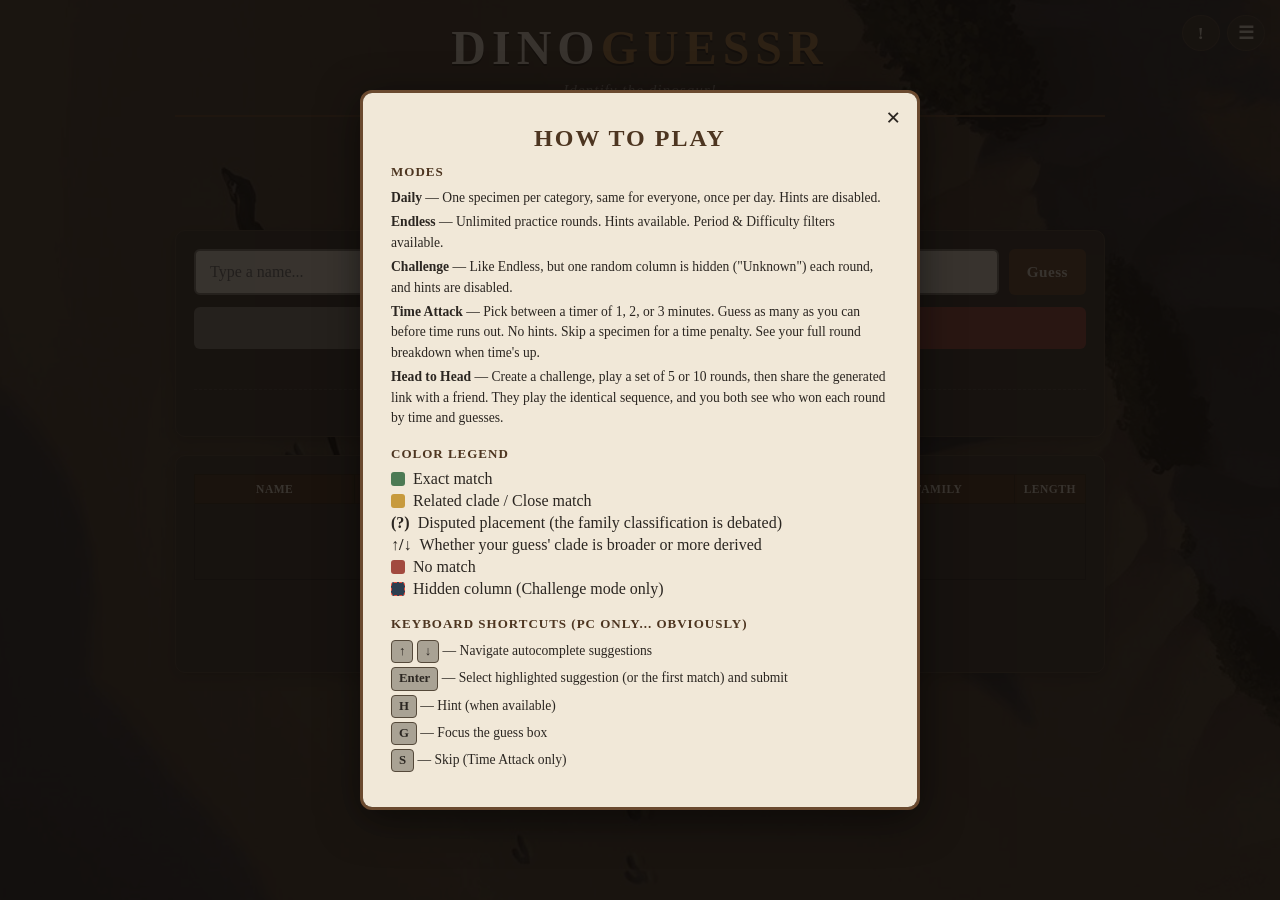
==== commit fe274418: "Update index.html" ====
--- a/index.html
+++ b/index.html
@@ -2299,7 +2299,7 @@
 /* ---------------- UPDATE LOG ---------------- */
 const UPDATE_LOG = [
       { date: "2026-08-08", notes: [
-    "New button to view the entire database of specimens.",
+    "New button to view the entire database of specimens (work in progress, still ugly).",
     "Fixed the inconsistencies with period classification of pterosaurs and new dinosaurs.",
     "Custom scroll bar, just to make it look a bit nicer :)",
     "Disabled Head To Head temporarily, will be re-added in the future."
--- a/styles.css
+++ b/styles.css
@@ -188,6 +188,16 @@
 
 button:active{ transform: translateY(1px); }
 
+.beta-header {
+  text-align: center;
+  font-size: 0.85rem;
+  font-weight: bold;
+  letter-spacing: 1px;
+  color: #e74c3c;
+  margin: -4px 0 18px;
+  text-transform: uppercase;
+}
+
 #guessBtn{
   background: var(--accent-dark);
   color: var(--bone);
@@ -433,6 +443,53 @@
   font-size: 0.75rem;
   margin-top: 20px;
   letter-spacing: 0.5px;
+}
+
+/*  CUSTOM SCROLLBARS */
+* {
+  scrollbar-width: thin;
+  scrollbar-color: var(--accent-primary) transparent;
+}
+
+::-webkit-scrollbar {
+  width: 8px;
+  height: 8px;
+}
+
+::-webkit-scrollbar-track {
+  background: transparent;
+}
+
+::-webkit-scrollbar-thumb {
+  background: var(--accent-primary);
+  border-radius: 4px;
+}
+
+::-webkit-scrollbar-thumb:hover {
+  background: var(--accent-light);
+}
+
+::-webkit-scrollbar-corner {
+  background: transparent;
+}
+
+/* Panel scrollbars */
+.rules-content,
+#updatesList,
+.db-table-wrap {
+  scrollbar-color: #3f3a32 transparent;
+}
+
+.rules-content::-webkit-scrollbar-thumb,
+#updatesList::-webkit-scrollbar-thumb,
+.db-table-wrap::-webkit-scrollbar-thumb {
+  background: #3f3a32;
+}
+
+.rules-content::-webkit-scrollbar-thumb:hover,
+#updatesList::-webkit-scrollbar-thumb:hover,
+.db-table-wrap::-webkit-scrollbar-thumb:hover {
+  background: #514b41;
 }
 
 #mobileResultsWrap { display: none; }
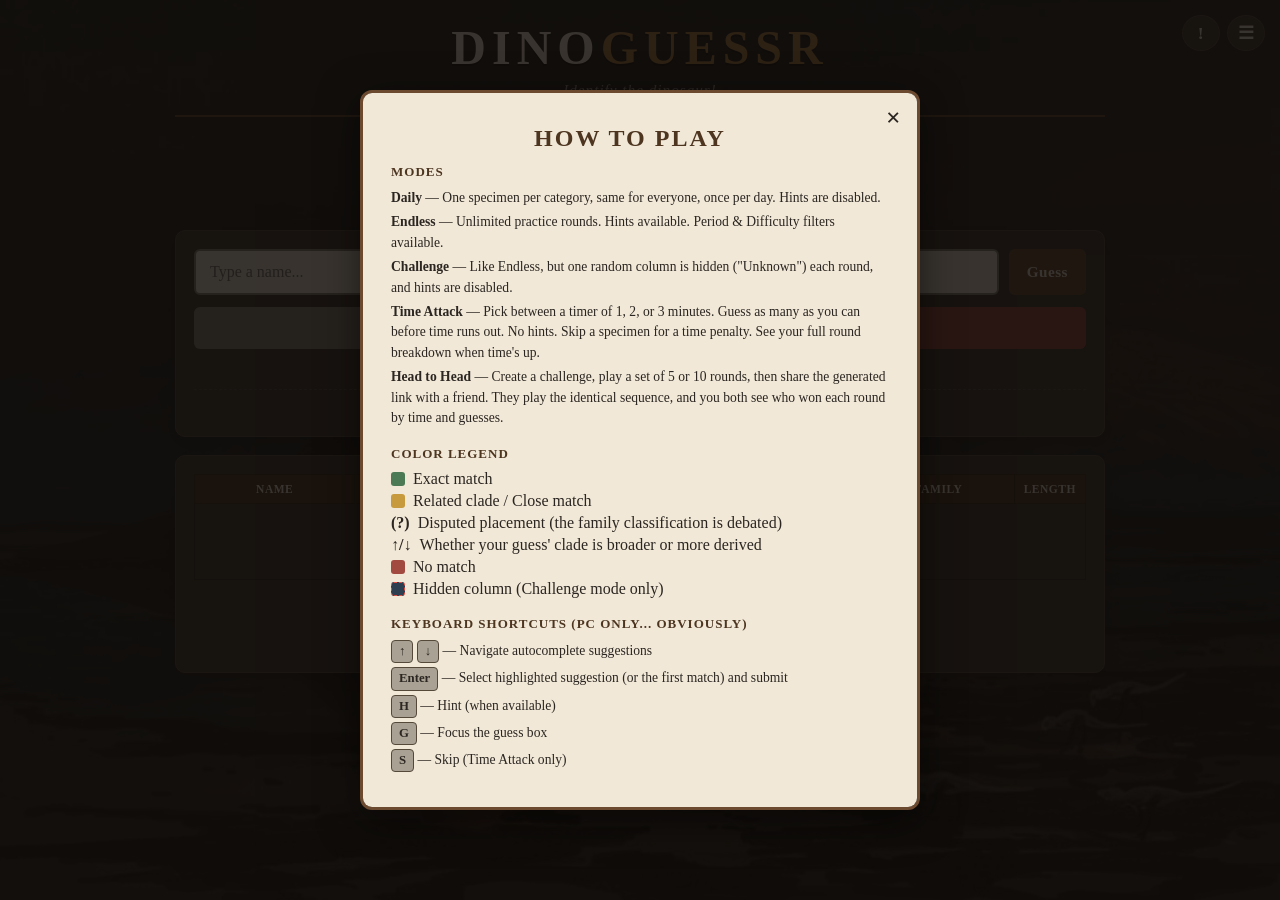
==== commit b4e5d7d4: "Update index.html" ====
--- a/index.html
+++ b/index.html
@@ -2299,7 +2299,7 @@
 /* ---------------- UPDATE LOG ---------------- */
 const UPDATE_LOG = [
       { date: "2026-08-08", notes: [
-    "New button to view the entire database of specimens (work in progress, still ugly).",
+    "New button to view the entire database of specimens, work in progress & still ugly.",
     "Fixed the inconsistencies with period classification of pterosaurs and new dinosaurs.",
     "Custom scroll bar, just to make it look a bit nicer :)",
     "Disabled Head To Head temporarily, will be re-added in the future."
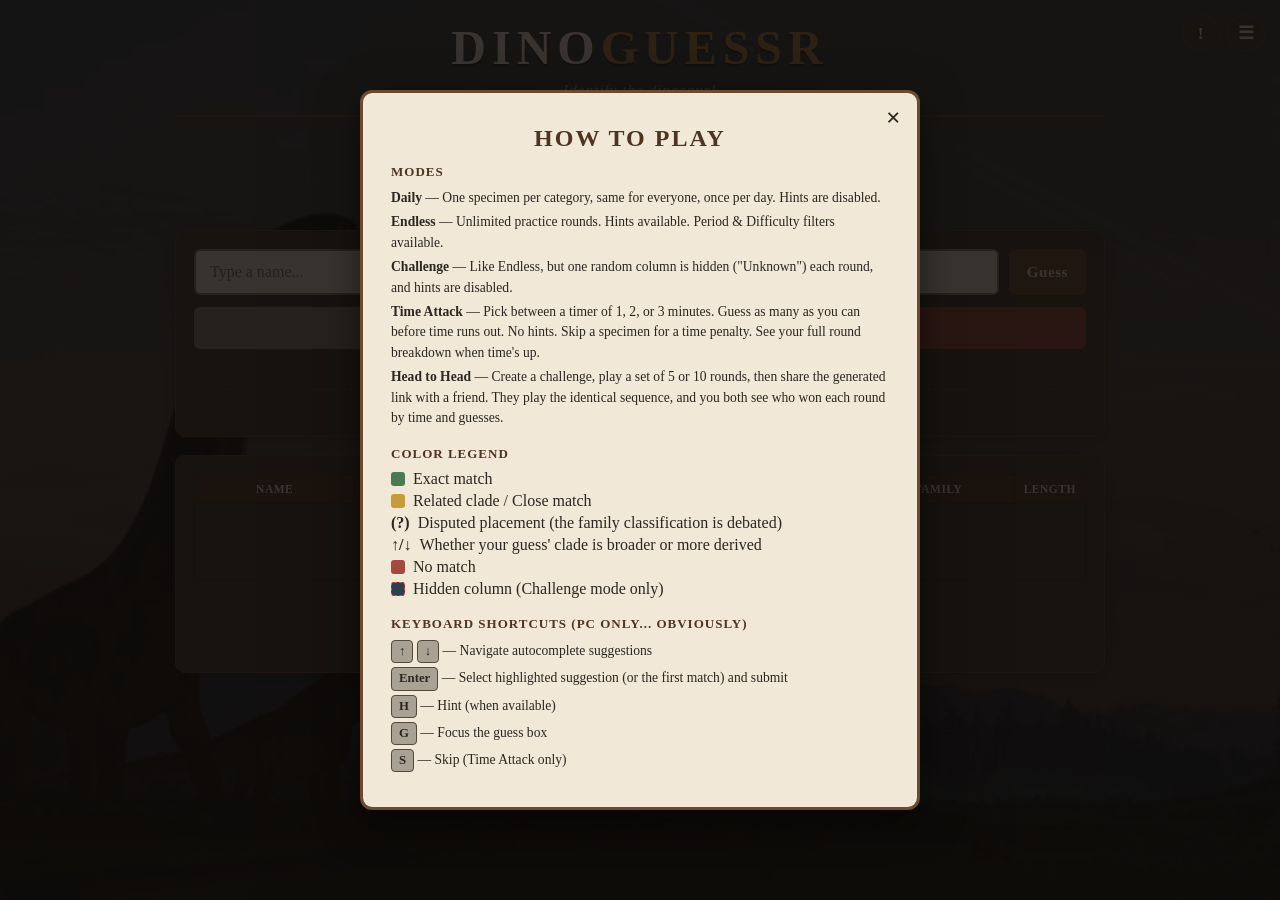
==== commit 8b41ee33: "Update index.html" ====
--- a/index.html
+++ b/index.html
@@ -86,64 +86,80 @@
 }
 #dbBtn:hover { filter: brightness(1.2); }
 
-.db-modal { text-align: left; max-width: 720px; width: 92vw; max-height: 85vh; display: flex; flex-direction: column; }
-.db-filter-row { display: flex; flex-wrap: wrap; gap: 8px; align-items: center; margin-bottom: 10px; }
-.db-filter-row label {
+.db-modal {
+  text-align: left;
+  max-width: 1100px;
+  width: 95vw;
+  max-height: 85vh;
+  display: flex;
+  flex-direction: column;
+}
+
+.db-layout {
+  display: flex;
+  gap: 18px;
+  flex: 1;
+  min-height: 0;
+}
+
+.db-sidebar {
+  flex: 0 0 190px;
+  display: flex;
+  flex-direction: column;
+  gap: 14px;
+  overflow-y: auto;
+  padding-right: 4px;
+}
+
+.db-field { display: flex; flex-direction: column; gap: 6px; }
+.db-field label {
   font-size: 0.7rem;
   text-transform: uppercase;
   letter-spacing: 1px;
   color: var(--stone);
-  margin-right: 4px;
-  width: 100%;
-}
-.db-filter-row > div { display: flex; align-items: center; gap: 4px; }
-.db-filter-row select {
+}
+.db-field select {
   background: var(--charcoal-light);
   color: var(--bone);
   border: 1px solid #55493a;
   border-radius: 6px;
-  padding: 4px 8px;
-  font-size: 0.8rem;
-}
-.db-filter-row select option {
+  padding: 8px 10px;
+  font-size: 0.85rem;
+  width: 100%;
+}
+.db-field select option {
   background: var(--charcoal-light);
   color: var(--bone);
 }
-.db-chip-row {
-  display: flex;
-  gap: 10px;
-  flex-wrap: wrap;
-}
+
+.db-chip-row { display: flex; gap: 8px; flex-wrap: wrap; }
+.db-chip-col { flex-direction: column; }
+.db-chip-col .db-chip { width: 100%; text-align: left; }
 
 .db-chip {
   background: var(--charcoal-light);
   color: var(--stone-light);
   border: 1px solid #55493a;
   border-radius: 6px;
-  padding: 8px 16px;
+  padding: 8px 12px;
   font-family: inherit;
-  font-size: 0.85rem;
+  font-size: 0.8rem;
   font-weight: bold;
   letter-spacing: 0.5px;
   cursor: pointer;
   transition: transform 0.08s ease, filter 0.15s ease;
 }
-
-.db-chip:hover {
-  filter: brightness(1.15);
-}
-
-.db-chip:active {
-  transform: translateY(1px);
-}
-
+.db-chip:hover { filter: brightness(1.15); }
+.db-chip:active { transform: translateY(1px); }
 .db-chip.active {
   background: var(--accent-primary);
   color: var(--bone);
   border-color: var(--accent-primary);
 }
-.db-count { font-size: 0.75rem; color: var(--stone); margin: 4px 0 8px; }
-.db-table-wrap { overflow-y: auto; flex: 1; border: 1px solid #55493a; border-radius: 6px; }
+
+.db-count { font-size: 0.75rem; color: var(--stone); margin-top: 4px; }
+
+.db-table-wrap { overflow-y: auto; flex: 1; min-width: 0; border: 1px solid #55493a; border-radius: 6px; }
 .db-table-wrap table { width: 100%; border-collapse: separate; border-spacing: 0; table-layout: fixed; font-size: 0.78rem; color: var(--charcoal); }
 .db-table-wrap th, .db-table-wrap td {
   padding: 8px 8px;
@@ -166,29 +182,17 @@
 .db-table-wrap tr:hover td { background: rgba(0,0,0,0.04); }
 .db-table-wrap td.db-length-cell { white-space: nowrap; text-align: right; }
 
-.db-table-wrap th[data-sort] {
-  cursor: pointer;
-  user-select: none;
-}
-
-.db-table-wrap th[data-sort]:hover {
-  filter: brightness(1.15);
-}
-
-.db-table-wrap th[data-sort]::after {
-  content: " ↕";
-  opacity: 0.45;
-  font-size: 0.7em;
-}
-
-.db-table-wrap th[data-sort].sort-asc::after {
-  content: " ↑";
-  opacity: 1;
-}
-
-.db-table-wrap th[data-sort].sort-desc::after {
-  content: " ↓";
-  opacity: 1;
+.db-table-wrap th[data-sort] { cursor: pointer; user-select: none; }
+.db-table-wrap th[data-sort]:hover { filter: brightness(1.15); }
+.db-table-wrap th[data-sort]::after { content: " ↕"; opacity: 0.45; font-size: 0.7em; }
+.db-table-wrap th[data-sort].sort-asc::after { content: " ↑"; opacity: 1; }
+.db-table-wrap th[data-sort].sort-desc::after { content: " ↓"; opacity: 1; }
+
+@media (max-width: 640px) {
+  .db-layout { flex-direction: column; }
+  .db-sidebar { flex: 0 0 auto; flex-direction: row; flex-wrap: wrap; overflow-y: visible; }
+  .db-field { flex: 1 1 130px; }
+  .db-table-wrap { max-height: 45vh; }
 }
 
 .rules-modal {
@@ -320,62 +324,65 @@
     <button class="modal-close" id="dbCloseBtn">&times;</button>
     <h2 style="text-align:center; margin-bottom:12px;">SPECIMEN DATABASE</h2>
 
-    <div class="mode-selector" style="margin-bottom:12px;">
-      <button class="mode-btn active" id="dbCatDino">Dinosaurs</button>
-      <button class="mode-btn" id="dbCatPtero">Pterosaurs</button>
-      <button class="mode-btn" id="dbCatMarine">Marine Reptiles</button>
-    </div>
-
-    <div class="db-filter-row">
-      <div>
-        <label style="width:auto;">Starts With</label>
-        <select id="dbLetterFilter"><option value="all">All</option></select>
+    <div class="db-layout">
+      <div class="db-sidebar">
+        <div class="db-field">
+          <label>Category</label>
+          <select id="dbCategoryFilter">
+            <option value="dino">Dinosaurs</option>
+            <option value="ptero">Pterosaurs</option>
+            <option value="marine">Marine Reptiles</option>
+          </select>
+        </div>
+        <div class="db-field">
+          <label>Starts With</label>
+          <select id="dbLetterFilter"><option value="all">All</option></select>
+        </div>
+        <div class="db-field">
+          <label>Size</label>
+          <select id="dbSizeFilter">
+            <option value="all">All</option>
+            <option value="small">Small (&lt;5m)</option>
+            <option value="medium">Medium (5–15m)</option>
+            <option value="large">Large (15m+)</option>
+          </select>
+        </div>
+        <div class="db-field">
+          <label>Period</label>
+          <div class="db-chip-row db-chip-col" id="dbPeriodChips"></div>
+        </div>
+        <div class="db-field">
+          <label>Diet</label>
+          <div class="db-chip-row db-chip-col" id="dbDietChips"></div>
+        </div>
+        <div class="db-count" id="dbResultCount"></div>
       </div>
-      <div>
-        <label style="width:auto;">Size</label>
-        <select id="dbSizeFilter">
-          <option value="all">All</option>
-          <option value="small">Small (&lt;5m)</option>
-          <option value="medium">Medium (5–15m)</option>
-          <option value="large">Large (15m+)</option>
-        </select>
+
+      <div class="db-table-wrap">
+        <table>
+          <colgroup>
+            <col style="width: 20%;">
+            <col style="width: 13%;">
+            <col style="width: 13%;">
+            <col style="width: 15%;">
+            <col style="width: 16%;">
+            <col style="width: 17%;">
+            <col style="width: 6%;">
+          </colgroup>
+          <thead>
+            <tr>
+              <th data-sort="name">Name</th>
+              <th data-sort="period">Period</th>
+              <th id="dbDietHeader" data-sort="diet">Diet</th>
+              <th data-sort="continent">Continent</th>
+              <th data-sort="group">Clade</th>
+              <th data-sort="subgroup">Family</th>
+              <th data-sort="length">Length</th>
+            </tr>
+          </thead>
+          <tbody id="dbResultsBody"></tbody>
+        </table>
       </div>
-    </div>
-    <div class="db-filter-row">
-      <label>Period</label>
-      <div class="db-chip-row" id="dbPeriodChips"></div>
-    </div>
-    <div class="db-filter-row">
-      <label>Diet</label>
-      <div class="db-chip-row" id="dbDietChips"></div>
-    </div>
-
-    <div class="db-count" id="dbResultCount"></div>
-
-    <div class="db-table-wrap">
-<table>
-  <colgroup>
-    <col style="width: 20%;">
-    <col style="width: 13%;">
-    <col style="width: 13%;">
-    <col style="width: 15%;">
-    <col style="width: 16%;">
-    <col style="width: 17%;">
-    <col style="width: 6%;">
-  </colgroup>
-  <thead>
-    <tr>
-    <th data-sort="name">Name</th>
-    <th data-sort="period">Period</th>
-    <th id="dbDietHeader" data-sort="diet">Diet</th>
-    <th data-sort="continent">Continent</th>
-    <th data-sort="group">Clade</th>
-    <th data-sort="subgroup">Family</th>
-    <th data-sort="length">Length</th>
-    </tr>
-  </thead>
-  <tbody id="dbResultsBody"></tbody>
-</table>
     </div>
   </div>
 </div>
@@ -2298,8 +2305,11 @@
 
 /* ---------------- UPDATE LOG ---------------- */
 const UPDATE_LOG = [
+        { date: "2026-08-09", notes: [
+    "Visual update to the database interface."
+  ]},
       { date: "2026-08-08", notes: [
-    "New button to view the entire database of specimens, work in progress & still ugly.",
+    "New button to view the entire database of specimens (still a WIP).",
     "Fixed the inconsistencies with period classification of pterosaurs and new dinosaurs.",
     "Custom scroll bar, just to make it look a bit nicer :)",
     "Disabled Head To Head temporarily, will be re-added in the future."
@@ -2415,9 +2425,7 @@
   const dbBtn = document.getElementById("dbBtn");
   const dbOverlay = document.getElementById("dbOverlay");
   const dbCloseBtn = document.getElementById("dbCloseBtn");
-  const dbCatDino = document.getElementById("dbCatDino");
-  const dbCatPtero = document.getElementById("dbCatPtero");
-  const dbCatMarine = document.getElementById("dbCatMarine");
+  const dbCategoryFilter = document.getElementById("dbCategoryFilter");
   const dbLetterFilter = document.getElementById("dbLetterFilter");
   const dbSizeFilter = document.getElementById("dbSizeFilter");
   const dbPeriodChips = document.getElementById("dbPeriodChips");
@@ -2528,10 +2536,9 @@
   });
 });
 
-  function dbSwitchCategory(cat, activeBtn) {
+function dbSwitchCategory(cat) {
     dbCategory = cat;
-    [dbCatDino, dbCatPtero, dbCatMarine].forEach(b => b.classList.remove("active"));
-    activeBtn.classList.add("active");
+    dbCategoryFilter.value = cat;
     dbDietHeader.textContent = cat === "marine" ? "Prey Type" : "Diet";
     const db = dbGetDatabase();
     dbPopulateLetters(db);
@@ -2542,9 +2549,7 @@
     dbRender();
   }
 
-  dbCatDino.onclick = () => dbSwitchCategory("dino", dbCatDino);
-  dbCatPtero.onclick = () => dbSwitchCategory("ptero", dbCatPtero);
-  dbCatMarine.onclick = () => dbSwitchCategory("marine", dbCatMarine);
+  dbCategoryFilter.addEventListener("change", () => dbSwitchCategory(dbCategoryFilter.value));
 
   function dbRender() {
     const db = dbGetDatabase();
@@ -2596,7 +2601,7 @@
 
   dbBtn.addEventListener("click", () => {
     dbOverlay.classList.add("show");
-    dbSwitchCategory("dino", dbCatDino);
+    dbSwitchCategory("dino");
   });
   dbCloseBtn.addEventListener("click", () => dbOverlay.classList.remove("show"));
   dbOverlay.addEventListener("click", (e) => {
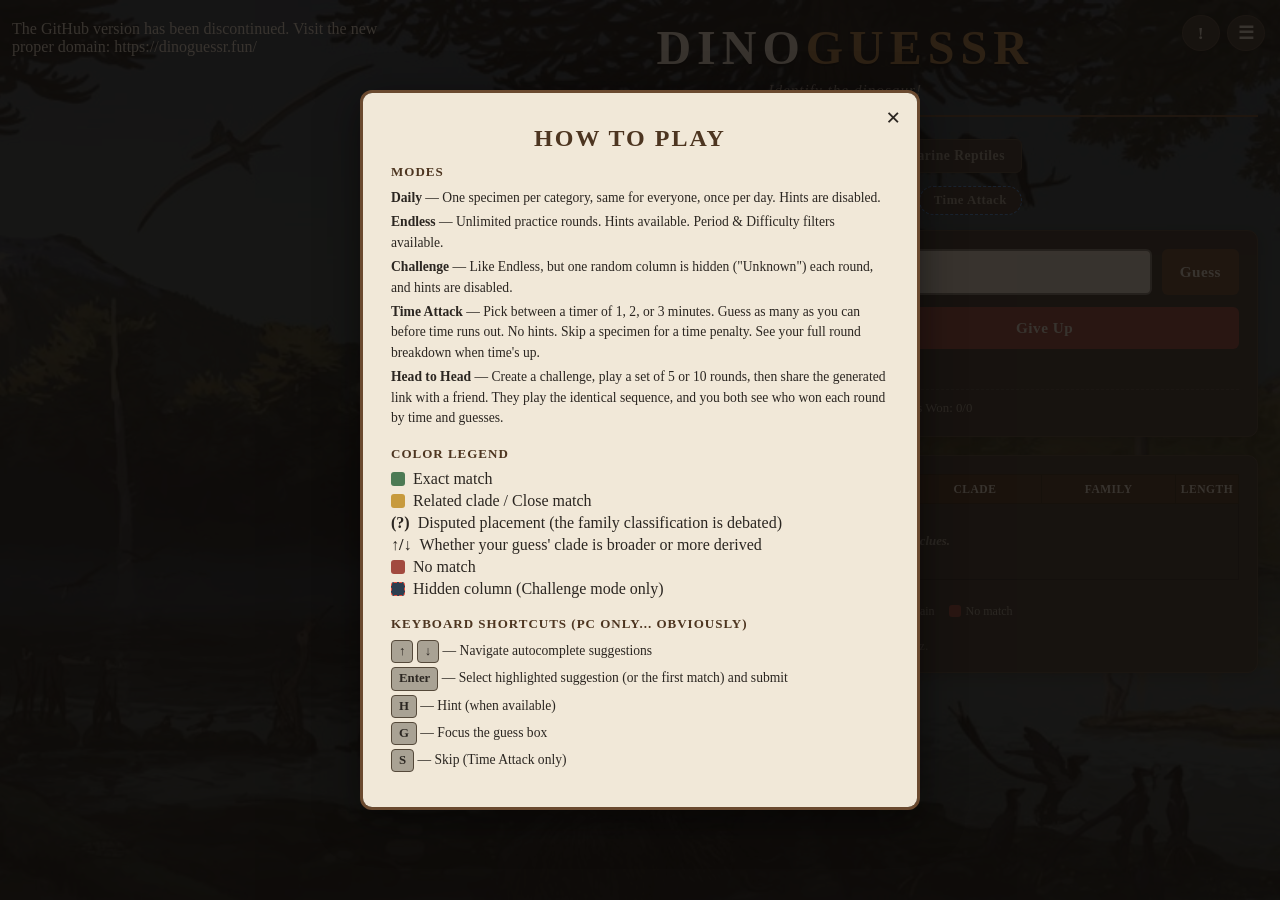
==== commit 9462c3ac: "Update index.html" ====
--- a/index.html
+++ b/index.html
@@ -1,3 +1,5 @@
+The GitHub version has been discontinued. Visit the new proper domain: https://dinoguessr.fun/
+
 <!DOCTYPE html>
 <html lang="en">
 <head>
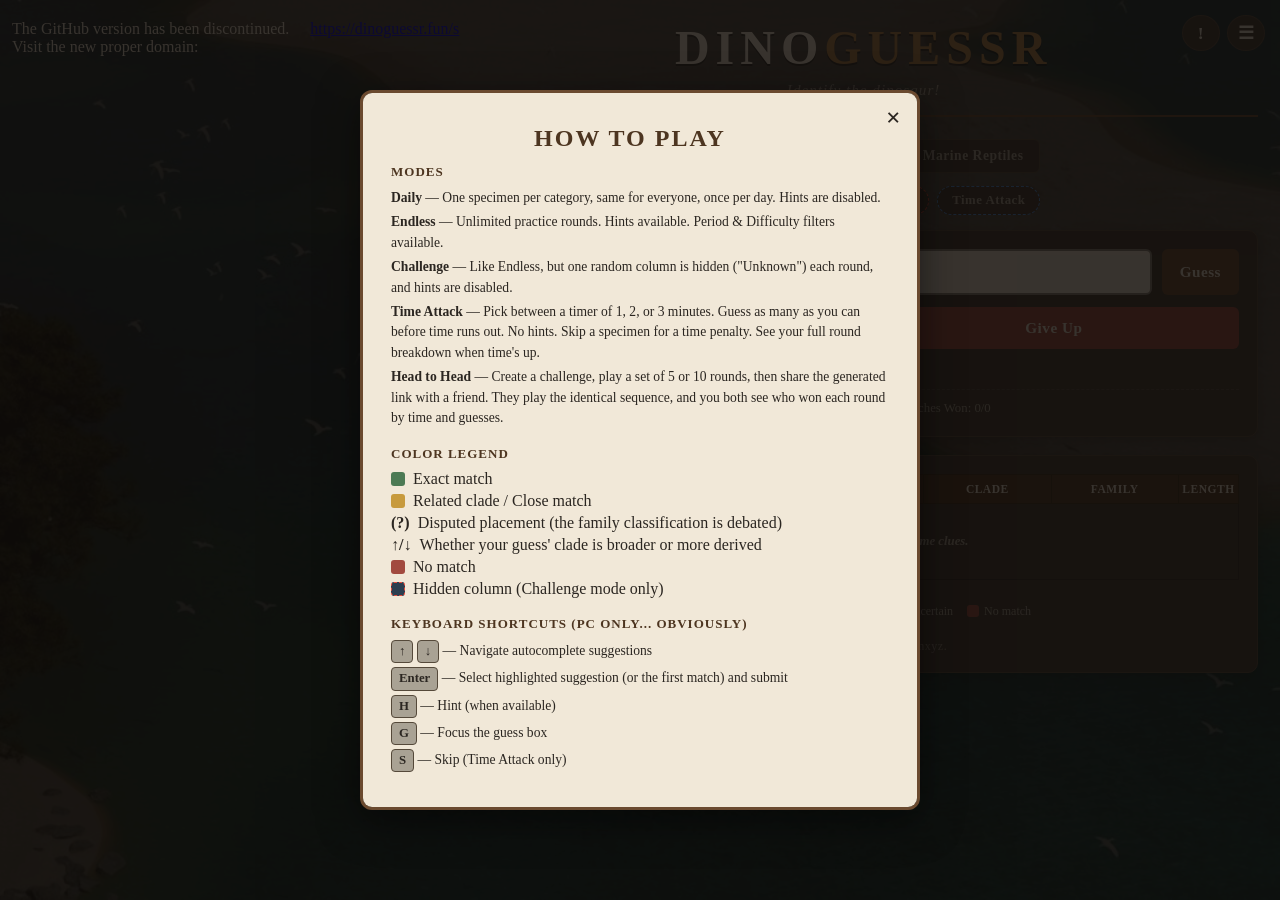
==== commit ccaa3b2a: "Update index.html" ====
--- a/index.html
+++ b/index.html
@@ -1,11 +1,11 @@
-The GitHub version has been discontinued. Visit the new proper domain: https://dinoguessr.fun/
-
+The GitHub version has been discontinued. Visit the new proper domain: <a href=”https://dinoguessr.fun”>https://dinoguessr.fun/s</a>
 <!DOCTYPE html>
 <html lang="en">
 <head>
   <meta charset="UTF-8">
   <meta name="viewport" content="width=device-width, initial-scale=1.0, maximum-scale=1.0, user-scalable=yes">
-  <title>DINOGUESSR — Guess the Dinosaur</title>
+  <title>The GitHub version has been discontinued. Visit the new proper domain: <a href=”https://dinoguessr.fun”>https://dinoguessr.fun/s</a>
+</title>
   
   <link rel="stylesheet" href="styles.css">
   <style>
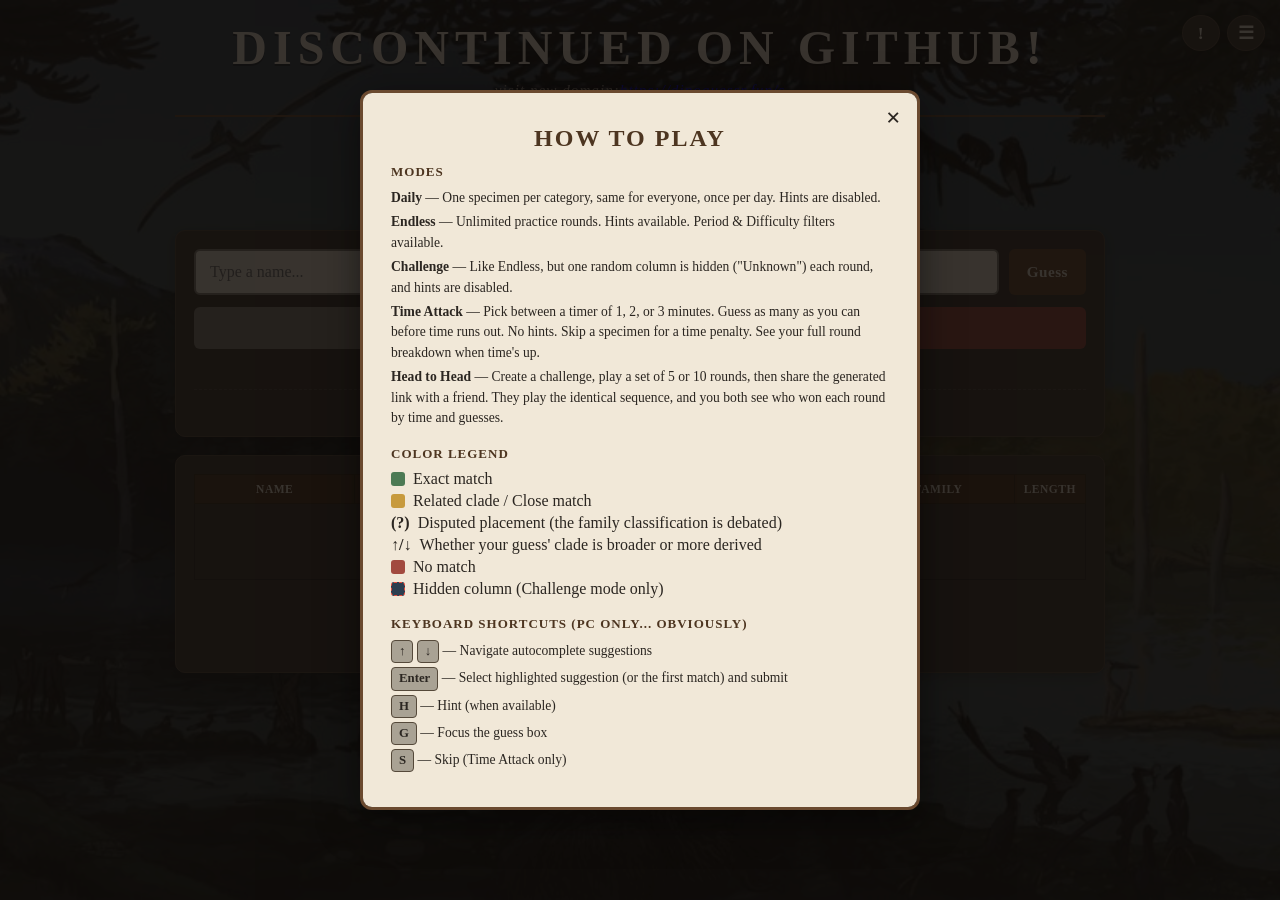
==== commit 20aa0218: "Update index.html" ====
--- a/index.html
+++ b/index.html
@@ -1,10 +1,9 @@
-The GitHub version has been discontinued. Visit the new proper domain: <a href=”https://dinoguessr.fun”>https://dinoguessr.fun/s</a>
 <!DOCTYPE html>
 <html lang="en">
 <head>
   <meta charset="UTF-8">
   <meta name="viewport" content="width=device-width, initial-scale=1.0, maximum-scale=1.0, user-scalable=yes">
-  <title>The GitHub version has been discontinued. Visit the new proper domain: <a href=”https://dinoguessr.fun”>https://dinoguessr.fun/s</a>
+  <title>The GitHub version has been discontinued. Visit the new proper domain: https://dinoguessr.fun/
 </title>
   
   <link rel="stylesheet" href="styles.css">
@@ -391,8 +390,8 @@
 <div class="wrap">
 
   <header>
-    <h1>DINO<span>GUESSR</span></h1>
-    <p id="headerSubtext">Identify the dinosaur!</p>
+    <h1>DISCONTINUED ON GITHUB!</h1>
+    <p id="headerSubtext">visit new domain:<a href=”https://dinoguessr.fun”>https://dinoguessr.fun/s</a></p>
   </header>
 
 <div class="mode-selector">
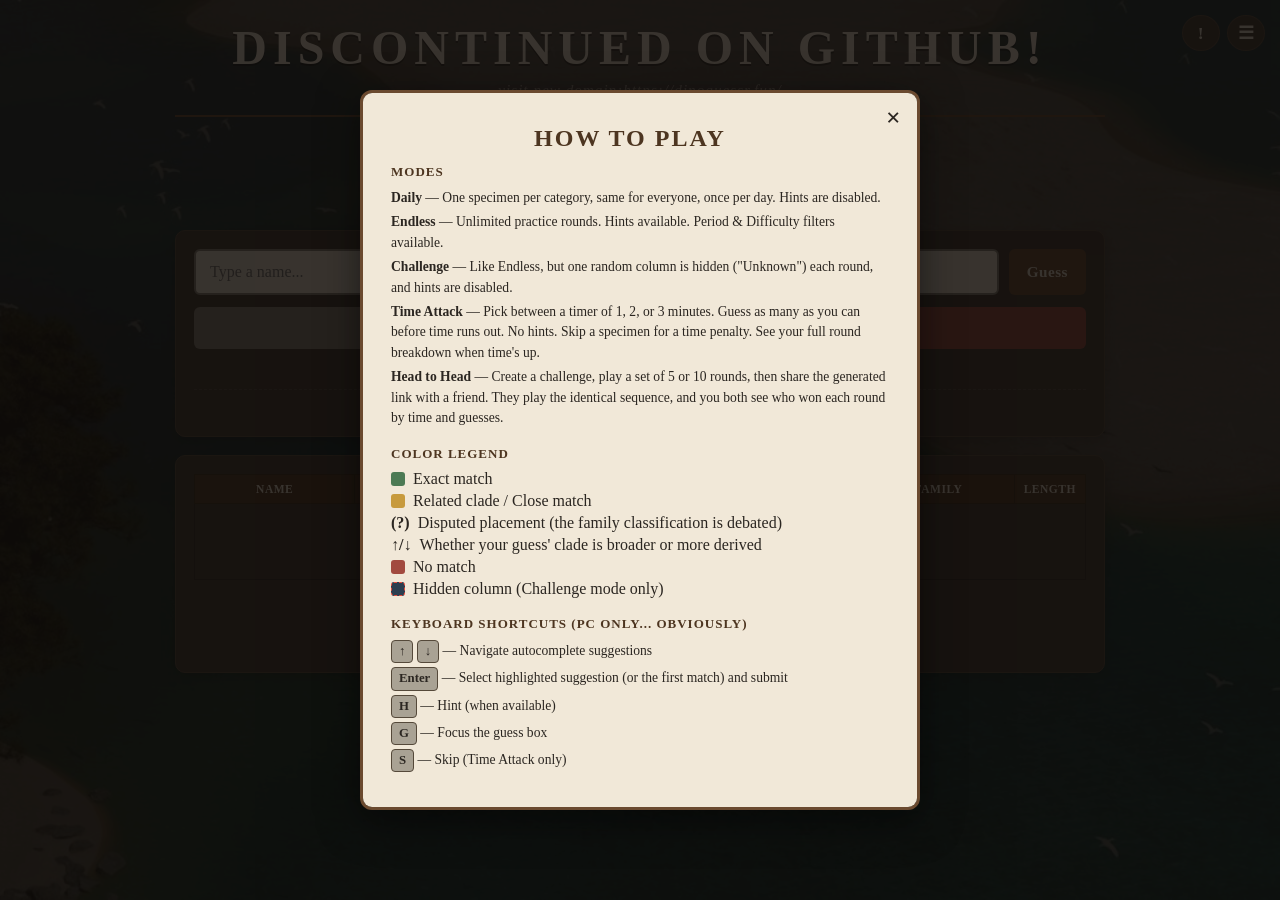
==== commit a63f1850: "Update index.html" ====
--- a/index.html
+++ b/index.html
@@ -391,7 +391,7 @@
 
   <header>
     <h1>DISCONTINUED ON GITHUB!</h1>
-    <p id="headerSubtext">visit new domain:<a href=”https://dinoguessr.fun”>https://dinoguessr.fun/s</a></p>
+    <p id="headerSubtext">visit new domain:https://dinoguessr.fun/</p>
   </header>
 
 <div class="mode-selector">
